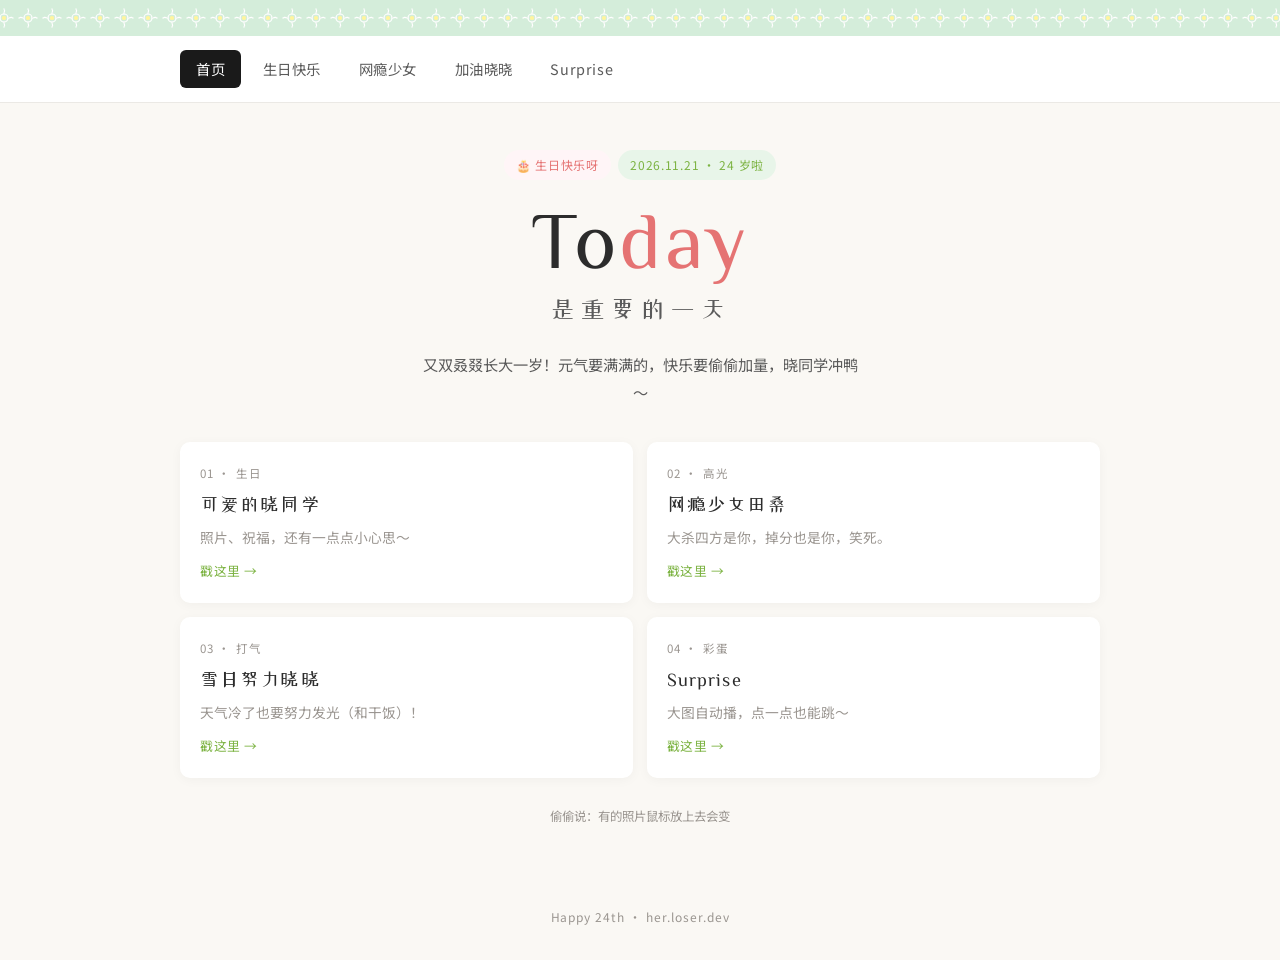
==== index.html @ ef1ab070 "Redesign site with soft daisy theme, improved galleries, birthday stats for 2026-11-21." ====
<!DOCTYPE html>
<html lang="zh-CN">
<head>
  <meta charset="utf-8" />
  <meta name="viewport" content="width=device-width, initial-scale=1" />
  <title>Today · 生日快乐</title>
  <meta name="description" content="Today 是重要的一天 —— 写给可爱的晓同学" />
  <link rel="preconnect" href="https://fonts.googleapis.com" />
  <link rel="preconnect" href="https://fonts.gstatic.com" crossorigin />
  <link href="https://fonts.googleapis.com/css2?family=Noto+Sans+SC:wght@300;400;500&family=Noto+Serif+SC:wght@400;500&family=ZCOOL+XiaoWei&display=swap" rel="stylesheet" />
  <link rel="stylesheet" href="css/style.css" />
  <script async defer data-website-id="64aaeea2-0abc-4821-a9e1-b5c1e2134538" src="https://umami-lyart-delta.vercel.app/umami.js"></script>
</head>
<body>
  <div class="page">
    <nav class="site-nav">
      <div class="container">
        <a class="nav-brand" href="index.html"><span>SRKL</span></a>
        <ul class="nav-links">
          <li><a href="index.html" class="active">首页</a></li>
          <li><a href="css/tdx.html">生日快乐</a></li>
          <li><a href="css/wysn.html">网瘾少女</a></li>
          <li><a href="css/nuli.html">加油晓晓</a></li>
          <li><a href="css/surprise.html">Surprise</a></li>
        </ul>
      </div>
    </nav>

    <main class="hero">
      <div class="hero-bday-row">
        <span class="pill">🎂 生日快乐呀</span>
        <span class="pill mint">2026.11.21 · 24 岁啦</span>
      </div>
      <h1 class="hero-title">To<em>day</em></h1>
      <p class="hero-subtitle"><a href="#chapters">是重要的一天</a></p>
      <p class="hero-msg">
        又双叒叕长大一岁！元气要满满的，快乐要偷偷加量，晓同学冲鸭～
      </p>

      <div class="feature-grid" id="chapters">
        <a class="feature-card" href="css/tdx.html">
          <span class="feature-num">01 · 生日</span>
          <h3>可爱的晓同学</h3>
          <p>照片、祝福，还有一点点小心思～</p>
          <span class="arrow">戳这里 →</span>
        </a>
        <a class="feature-card" href="css/wysn.html">
          <span class="feature-num">02 · 高光</span>
          <h3>网瘾少女田桑</h3>
          <p>大杀四方是你，掉分也是你，笑死。</p>
          <span class="arrow">戳这里 →</span>
        </a>
        <a class="feature-card" href="css/nuli.html">
          <span class="feature-num">03 · 打气</span>
          <h3>雪日努力晓晓</h3>
          <p>天气冷了也要努力发光（和干饭）！</p>
          <span class="arrow">戳这里 →</span>
        </a>
        <a class="feature-card" href="css/surprise.html">
          <span class="feature-num">04 · 彩蛋</span>
          <h3>Surprise</h3>
          <p>大图自动播，点一点也能跳～</p>
          <span class="arrow">戳这里 →</span>
        </a>
      </div>

      <p class="hint">偷偷说：有的照片鼠标放上去会变</p>
    </main>

    <footer class="site-footer">Happy 24th · her.loser.dev</footer>
  </div>
</body>
</html>
---- css/style.css ----
/* ============================================
   田东晓 · Daisy Soft
   Floral header · Clean stack · No side-by-side text+image
   ============================================ */

:root {
  --bg: #faf8f4;
  --surface: #ffffff;
  --ink: #2c2c2c;
  --ink-2: #5a5a5a;
  --muted: #9a9590;
  --mint: #c8e6c9;
  --mint-deep: #7cb342;
  --mint-soft: #e8f5e9;
  --pink: #f8bbd9;
  --accent: #e57373;
  --font-display: "ZCOOL XiaoWei", "Noto Serif SC", "KaiTi", serif;
  --font-body: "Noto Sans SC", "PingFang SC", "Microsoft YaHei", sans-serif;
  --ease: cubic-bezier(0.25, 0.8, 0.25, 1);
  --max: 920px;
  --r: 10px;
}

*,
*::before,
*::after {
  box-sizing: border-box;
  margin: 0;
  padding: 0;
}

html {
  scroll-behavior: smooth;
  -webkit-text-size-adjust: 100%;
}

body {
  font-family: var(--font-body);
  color: var(--ink);
  background: var(--bg);
  min-height: 100vh;
  line-height: 1.7;
  font-size: 15px;
  overflow-x: hidden;
}

.bg-scene {
  display: none;
}

.orb {
  display: none;
}

h1, h2, h3 {
  font-family: var(--font-display);
  font-weight: 400;
  letter-spacing: 0.06em;
}

a {
  color: var(--ink);
  text-decoration: none;
  transition: color 0.2s, background 0.2s;
}

a:hover {
  color: var(--accent);
}

img, video {
  max-width: 100%;
  display: block;
}

.page {
  min-height: 100vh;
  display: flex;
  flex-direction: column;
}

.container {
  width: min(100% - 2rem, var(--max));
  margin-inline: auto;
}

/* ========== Header：雏菊条 + 导航一体，无多余空隙 ========== */
.site-nav {
  position: sticky;
  top: 0;
  z-index: 100;
  background: var(--surface);
  /* 顶栏雏菊图案，紧贴导航，下面不再挂一条空白带 */
  box-shadow: 0 1px 0 rgba(0, 0, 0, 0.06);
}

.site-nav::before {
  content: "";
  display: block;
  height: 36px;
  background-color: #d4edda;
  background-image: url("data:image/svg+xml,%3Csvg xmlns='http://www.w3.org/2000/svg' width='48' height='36' viewBox='0 0 48 36'%3E%3Cg fill='none' stroke='%23ffffff' stroke-width='1.2'%3E%3Ccircle cx='12' cy='18' r='4'/%3E%3Ccircle cx='12' cy='18' r='1.5' fill='%23fff59d' stroke='%23fff59d'/%3E%3Ccircle cx='36' cy='18' r='4'/%3E%3Ccircle cx='36' cy='18' r='1.5' fill='%23fff59d' stroke='%23fff59d'/%3E%3C/g%3E%3Cpath d='M12 14c0-2 1.5-3.5 0-5M16 18c2 0 3.5-1.5 5 0M12 22c0 2 1.5 3.5 0 5M8 18c-2 0-3.5-1.5-5 0' stroke='%23ffffff' stroke-width='1.2' stroke-linecap='round'/%3E%3Cpath d='M36 14c0-2 1.5-3.5 0-5M40 18c2 0 3.5-1.5 5 0M36 22c0 2 1.5 3.5 0 5M32 18c-2 0-3.5-1.5-5 0' stroke='%23ffffff' stroke-width='1.2' stroke-linecap='round'/%3E%3C/svg%3E");
  background-repeat: repeat-x;
  background-position: center;
  background-size: 48px 36px;
}

.site-nav .container {
  display: flex;
  align-items: center;
  justify-content: flex-start;
  flex-wrap: wrap;
  gap: 0.35rem 0.5rem;
  padding: 0.85rem 0;
  min-height: auto;
}

/* 品牌藏进导航流，不占第二行怪空隙 */
.nav-brand {
  display: none;
}

.nav-links {
  display: flex;
  flex-wrap: wrap;
  align-items: center;
  list-style: none;
  gap: 0.35rem;
  width: 100%;
}

.nav-links li {
  border: none;
}

.nav-links a {
  display: block;
  padding: 0.45rem 1rem;
  font-size: 0.9rem;
  font-family: var(--font-body);
  letter-spacing: 0.04em;
  color: var(--ink-2);
  border-radius: 6px;
  text-transform: none;
}

.nav-links a:hover {
  color: var(--ink);
  background: var(--mint-soft);
}

.nav-links a.active {
  background: #1a1a1a;
  color: #fff;
  border-radius: 6px;
}

/* ========== Buttons ========== */
.btn {
  display: inline-flex;
  align-items: center;
  justify-content: center;
  padding: 0.6rem 1.3rem;
  font-size: 0.88rem;
  font-family: var(--font-body);
  letter-spacing: 0.04em;
  border: none;
  border-radius: 6px;
  cursor: pointer;
  transition: opacity 0.2s, transform 0.2s;
  background: #eee;
  color: var(--ink);
}

.btn:hover {
  opacity: 0.88;
  transform: translateY(-1px);
  color: var(--ink);
}

.btn-primary {
  background: #1a1a1a;
  color: #fff;
}

.btn-primary:hover {
  background: #333;
  color: #fff;
  box-shadow: none;
  transform: translateY(-1px);
}

.btn-ghost {
  background: transparent;
  box-shadow: inset 0 0 0 1px #ddd;
}

.btn-ghost:hover {
  background: #f5f5f5;
  color: var(--ink);
  box-shadow: inset 0 0 0 1px #ccc;
}

.actions {
  display: flex;
  flex-wrap: wrap;
  gap: 0.6rem;
  margin-top: 1.75rem;
}

/* ========== Hero ========== */
.hero {
  flex: 1;
  display: flex;
  flex-direction: column;
  justify-content: center;
  padding: 3rem 0 3.5rem;
  width: min(100% - 2rem, var(--max));
  margin-inline: auto;
  text-align: center;
}

.hero-badge {
  display: inline-block;
  align-self: center;
  padding: 0.3rem 0.9rem;
  font-size: 0.75rem;
  letter-spacing: 0.12em;
  color: var(--mint-deep);
  background: var(--mint-soft);
  border-radius: 999px;
  margin-bottom: 1.25rem;
  animation: fadeUp 0.5s var(--ease) both;
}

.hero-badge::before {
  display: none;
}

.hero-title {
  font-size: clamp(3rem, 12vw, 5rem);
  line-height: 1.05;
  letter-spacing: 0.04em;
  margin-bottom: 0.5rem;
  border: none;
  padding: 0;
  text-transform: none;
  animation: fadeUp 0.55s 0.05s var(--ease) both;
}

.hero-title em {
  font-style: normal;
  color: var(--accent);
}

.hero-subtitle {
  font-family: var(--font-display);
  font-size: clamp(1.2rem, 3vw, 1.55rem);
  letter-spacing: 0.2em;
  color: var(--ink-2);
  margin-bottom: 1.25rem;
  animation: fadeUp 0.55s 0.1s var(--ease) both;
}

.hero-subtitle a {
  color: inherit;
}

.hero-subtitle a:hover {
  color: var(--accent);
}

.hero-divider {
  display: none;
}

.hero-msg {
  max-width: 28rem;
  margin: 0 auto 2.25rem;
  padding: 0;
  border: none;
  background: transparent;
  box-shadow: none;
  font-size: 0.95rem;
  color: var(--ink-2);
  line-height: 1.85;
  animation: fadeUp 0.55s 0.15s var(--ease) both;
}

.feature-grid {
  display: grid;
  grid-template-columns: 1fr 1fr;
  gap: 0.85rem;
  width: 100%;
  text-align: left;
  animation: fadeUp 0.6s 0.2s var(--ease) both;
  border: none;
  background: transparent;
}

.feature-card {
  padding: 1.35rem 1.25rem;
  min-height: 140px;
  display: flex;
  flex-direction: column;
  gap: 0.35rem;
  background: var(--surface);
  color: var(--ink);
  border-radius: var(--r);
  box-shadow: 0 2px 12px rgba(0, 0, 0, 0.04);
  transition: transform 0.25s var(--ease), box-shadow 0.25s;
  border: none;
}

.feature-card:hover {
  transform: translateY(-3px);
  box-shadow: 0 8px 24px rgba(0, 0, 0, 0.08);
  background: var(--surface);
  color: var(--ink);
}

.feature-card:hover h3,
.feature-card:hover p,
.feature-card:hover .feature-num,
.feature-card:hover .arrow {
  color: inherit;
}

.feature-card:hover .arrow {
  color: var(--accent);
}

.feature-num {
  font-size: 0.72rem;
  letter-spacing: 0.1em;
  color: var(--muted);
}

.feature-icon {
  display: none;
}

.feature-card h3 {
  font-size: 1.15rem;
  color: var(--ink);
}

.feature-card p {
  font-size: 0.86rem;
  color: var(--muted);
  flex: 1;
  line-height: 1.6;
}

.feature-card .arrow {
  margin-top: 0.4rem;
  font-size: 0.8rem;
  color: var(--mint-deep);
  letter-spacing: 0.04em;
  text-transform: none;
  font-family: var(--font-body);
}

.hint {
  margin-top: 1.75rem;
  font-size: 0.78rem;
  color: var(--muted);
  text-align: center;
  animation: fadeUp 0.6s 0.28s var(--ease) both;
}

/* ========== Page header ========== */
.page-header {
  padding: 2rem 0 1rem;
  border: none;
  margin-bottom: 1.25rem;
  text-align: center;
}

.page-header h1 {
  font-size: clamp(1.7rem, 4vw, 2.2rem);
  letter-spacing: 0.1em;
  margin-bottom: 0.35rem;
}

.page-header h1::after {
  content: "";
  display: block;
  width: 28px;
  height: 3px;
  background: var(--mint-deep);
  margin: 0.75rem auto 0;
  border-radius: 2px;
}

.page-header p {
  font-size: 0.82rem;
  letter-spacing: 0.08em;
  color: var(--muted);
  text-transform: none;
  font-family: var(--font-body);
  margin-top: 0.65rem;
}

/* ========== Photos ========== */
.photo {
  width: 100%;
  height: 100%;
  object-fit: cover;
  display: block;
}

.photo-swap {
  position: relative;
  overflow: hidden;
  cursor: pointer;
  width: 100%;
  height: 100%;
  display: block;
}

.photo-swap img {
  width: 100%;
  height: 100%;
  object-fit: cover;
  object-position: center;
  display: block;
  transition: opacity 0.35s ease;
}

.photo-swap img.swap-main {
  position: relative;
  z-index: 1;
}

.photo-swap img.swap-alt {
  position: absolute;
  inset: 0;
  z-index: 2;
  opacity: 0;
}

.photo-swap:hover img.swap-alt {
  opacity: 1;
}

/* 生日页：单行人生计数 */
.life-stats {
  font-size: 0.9rem !important;
  letter-spacing: 0.06em !important;
  color: var(--ink-2) !important;
  margin-top: 0.75rem !important;
}

/* 首页轻标签 */
.hero-bday-row {
  display: flex;
  flex-wrap: wrap;
  align-items: center;
  justify-content: center;
  gap: 0.45rem;
  margin-bottom: 1rem;
  animation: fadeUp 0.5s var(--ease) both;
}

.hero-bday-row .pill {
  display: inline-flex;
  align-items: center;
  gap: 0.3rem;
  padding: 0.3rem 0.75rem;
  font-size: 0.75rem;
  letter-spacing: 0.06em;
  border-radius: 999px;
  background: #fff5f7;
  color: var(--accent);
}

.hero-bday-row .pill.mint {
  background: var(--mint-soft);
  color: var(--mint-deep);
}

/* 生日图：圆角、等分，小间距；保证图片真正铺满 */
.pics-2 {
  display: grid;
  grid-template-columns: 1fr 1fr;
  gap: 0.65rem;
  margin-bottom: 0.5rem;
  border: none;
  background: transparent;
}

.pics-2 > * {
  aspect-ratio: 4 / 3;
  overflow: hidden;
  border-radius: var(--r);
  background: #f0eeea;
  position: relative;
  min-height: 160px;
}

.pics-2 img {
  width: 100%;
  height: 100%;
  object-fit: cover;
  display: block;
}

.pics-3 {
  display: grid;
  grid-template-columns: 1fr 1fr 1fr;
  gap: 0.65rem;
  margin: 1.25rem 0 0.5rem;
  border: none;
  background: transparent;
}

.pics-3 > * {
  aspect-ratio: 1;
  overflow: hidden;
  border-radius: var(--r);
  background: #f0eeea;
  min-height: 120px;
  position: relative;
}

.pics-3 img,
.pics-3 video {
  width: 100%;
  height: 100%;
  object-fit: cover;
  display: block;
  vertical-align: middle;
}

.hint-line {
  text-align: center;
  font-size: 0.78rem;
  color: var(--muted);
  margin: 0.75rem 0 0.5rem;
}

/* ========== 网瘾少女：全部上下堆叠，不并排 ========== */
.game-intro {
  text-align: center;
  margin-bottom: 1.75rem;
}

.game-intro .avatar {
  width: 112px;
  height: 112px;
  margin: 0 auto 1rem;
  border-radius: 50%;
  overflow: hidden;
  box-shadow: 0 4px 16px rgba(0, 0, 0, 0.08);
}

.game-intro .avatar img {
  width: 100%;
  height: 100%;
  object-fit: cover;
}

.game-intro .quote {
  max-width: 28rem;
  margin: 0 auto;
}

.game-intro .quote p {
  font-family: var(--font-display);
  font-size: clamp(1.05rem, 2.4vw, 1.3rem);
  line-height: 1.75;
  color: var(--ink-2);
  letter-spacing: 0.04em;
}

.game-intro .quote .highlight {
  color: var(--accent);
}

/* 截图：纯图片网格，文字不夹在图中间 */
.shots {
  display: grid;
  grid-template-columns: 1fr 1fr;
  gap: 0.65rem;
  margin-bottom: 0.65rem;
  border: none;
  background: transparent;
}

.shots figure {
  margin: 0;
  aspect-ratio: 16 / 10;
  overflow: hidden;
  border-radius: var(--r);
  background: #f0eeea;
  display: flex;
  align-items: center;
  justify-content: center;
}

.shots figure img {
  width: 100%;
  height: 100%;
  object-fit: contain;
}

/* 最后一张图单独全宽，吐槽在图下方 */
.game-finale.banter,
.banter {
  margin: 1.25rem 0 0.5rem;
  text-align: center;
  font-family: var(--font-display);
  font-size: clamp(1.15rem, 2.5vw, 1.45rem);
  letter-spacing: 0.08em;
  color: var(--ink);
  line-height: 1.6;
  padding: 0;
  background: transparent;
  border: none;
}

/* 兼容旧 class 名，避免残留 */
.game-top,
.game-end {
  display: none;
}

/* ========== 文摘 ========== */
.nuli-bg {
  position: fixed;
  inset: 0;
  z-index: -2;
  background:
    linear-gradient(180deg, rgba(250, 248, 244, 0.92), rgba(250, 248, 244, 0.95)),
    url("../photo/1604749734701.jpg") center / cover no-repeat fixed;
}

.note-stack {
  max-width: 560px;
  margin: 0 auto 1.5rem;
}

.note-card {
  margin-bottom: 1.5rem;
  padding: 1.5rem 1.35rem;
  background: var(--surface);
  border-radius: var(--r);
  box-shadow: 0 2px 12px rgba(0, 0, 0, 0.04);
  border: none;
}

.note-card .tag {
  display: block;
  font-size: 0.72rem;
  letter-spacing: 0.1em;
  color: var(--muted);
  margin-bottom: 0.75rem;
}

.note-card .excerpt {
  font-size: 0.98rem;
  color: var(--ink-2);
  text-indent: 2em;
  line-height: 1.95;
  margin-bottom: 0.75rem;
}

.note-card .source {
  text-align: right;
  font-size: 0.8rem;
  color: var(--muted);
}

.note-card.emphasis {
  background: linear-gradient(145deg, var(--mint-soft), #fff5f7);
  text-align: center;
  border-top: none;
  padding-top: 1.5rem;
}

.note-card.emphasis p {
  font-family: var(--font-display);
  font-size: clamp(1.05rem, 2.2vw, 1.2rem);
  line-height: 1.9;
  letter-spacing: 0.05em;
  color: var(--ink);
  text-align: center;
}

/* ========== Footer ========== */
.site-footer {
  width: min(100% - 2rem, var(--max));
  margin-inline: auto;
  padding: 1.5rem 0 2rem;
  border: none;
  text-align: center;
  font-size: 0.75rem;
  letter-spacing: 0.08em;
  color: var(--muted);
  text-transform: none;
  font-family: var(--font-body);
}

.site-footer::before {
  display: none;
}

@keyframes fadeUp {
  from { opacity: 0; transform: translateY(10px); }
  to   { opacity: 1; transform: translateY(0); }
}

.fade-in { animation: fadeUp 0.45s var(--ease) both; }
.delay-1 { animation-delay: 0.05s; }
.delay-2 { animation-delay: 0.1s; }
.delay-3 { animation-delay: 0.15s; }

@media (max-width: 720px) {
  .pics-3 {
    grid-template-columns: 1fr;
  }

  .pics-3 > * {
    aspect-ratio: 16 / 10;
  }
}

@media (max-width: 520px) {
  .feature-grid,
  .pics-2,
  .shots {
    grid-template-columns: 1fr;
  }

  .nav-links a {
    padding: 0.4rem 0.75rem;
    font-size: 0.82rem;
  }
}

@media (prefers-reduced-motion: reduce) {
  *, *::before, *::after {
    animation-duration: 0.01ms !important;
    animation-iteration-count: 1 !important;
    transition-duration: 0.01ms !important;
  }
}
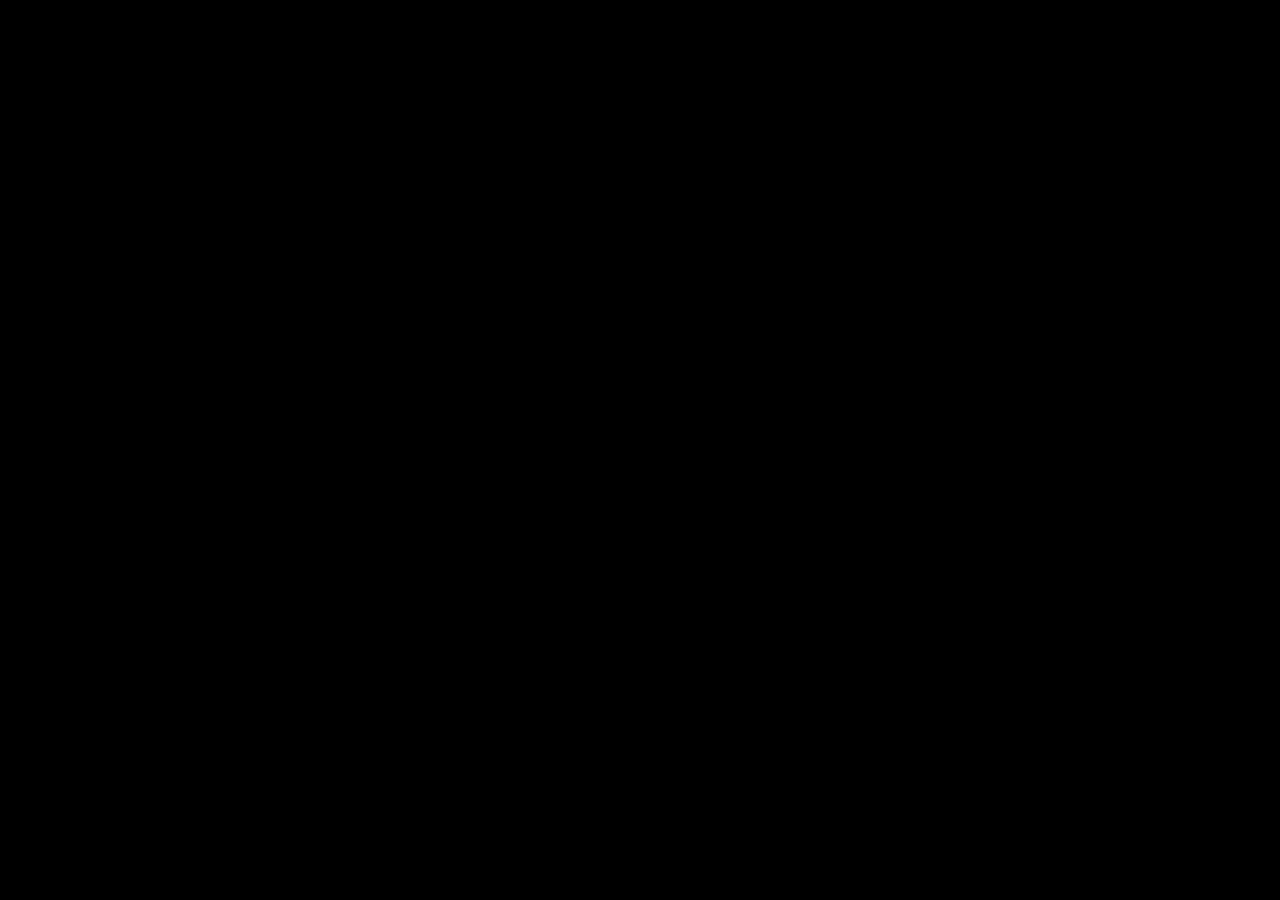
==== commit c9390f36: "refactor: rebuild birthday homepage with Tailwind, Bento Grid, Marquee, and Border Beam Co-Authored-" ====
--- a/index.html
+++ b/index.html
@@ -1,73 +1,574 @@
 <!DOCTYPE html>
-<html lang="zh-CN">
+<html lang="zh-CN" class="dark scroll-smooth">
 <head>
   <meta charset="utf-8" />
   <meta name="viewport" content="width=device-width, initial-scale=1" />
-  <title>Today · 生日快乐</title>
+  <title>Today · 24 岁生日快乐 // her.loser.dev</title>
   <meta name="description" content="Today 是重要的一天 —— 写给可爱的晓同学" />
-  <link rel="preconnect" href="https://fonts.googleapis.com" />
-  <link rel="preconnect" href="https://fonts.gstatic.com" crossorigin />
-  <link href="https://fonts.googleapis.com/css2?family=Noto+Sans+SC:wght@300;400;500&family=Noto+Serif+SC:wght@400;500&family=ZCOOL+XiaoWei&display=swap" rel="stylesheet" />
-  <link rel="stylesheet" href="css/style.css" />
+  
+  <!-- Umami 访问统计 -->
   <script async defer data-website-id="64aaeea2-0abc-4821-a9e1-b5c1e2134538" src="https://umami-lyart-delta.vercel.app/umami.js"></script>
+
+  <!-- Tailwind CSS CDN -->
+  <script src="https://cdn.tailwindcss.com"></script>
+  
+  <!-- React 18 & Babel Standalone CDN -->
+  <script src="https://unpkg.com/react@18/umd/react.production.min.js"></script>
+  <script src="https://unpkg.com/react-dom@18/umd/react-dom.production.min.js"></script>
+  <script src="https://unpkg.com/@babel/standalone/babel.min.js"></script>
+
+  <script>
+    tailwind.config = {
+      darkMode: 'class',
+      theme: {
+        extend: {
+          colors: {
+            zinc: {
+              950: '#09090b',
+              900: '#121215',
+              850: '#18181d',
+              800: '#27272a',
+            }
+          },
+          fontFamily: {
+            mono: ['ui-monospace', 'SFMono-Regular', 'Menlo', 'Monaco', 'Consolas', 'monospace'],
+            sans: ['-apple-system', 'BlinkMacSystemFont', 'Segoe UI', 'Roboto', 'Helvetica Neue', 'Arial', 'sans-serif'],
+          }
+        }
+      }
+    }
+  </script>
+
+  <style>
+    /* 基础重置与平滑滚动 */
+    * {
+      box-sizing: border-box;
+    }
+    html {
+      color-scheme: dark;
+      background-color: #000000;
+    }
+
+    /* Magic UI: Marquee 无缝横向滚动 */
+    @keyframes marquee {
+      0% { transform: translateX(0%); }
+      100% { transform: translateX(-50%); }
+    }
+    .animate-marquee-infinite {
+      display: flex;
+      width: max-content;
+      animation: marquee 25s linear infinite;
+    }
+    .animate-marquee-infinite:hover {
+      animation-play-state: paused;
+    }
+
+    /* Magic UI: Border Beam 激光流动边框动画 */
+    @keyframes border-beam-rotate {
+      0% { transform: rotate(0deg); }
+      100% { transform: rotate(360deg); }
+    }
+    .border-beam-wrapper {
+      position: relative;
+      overflow: hidden;
+      border-radius: 1rem;
+    }
+    .border-beam-wrapper::before {
+      content: '';
+      position: absolute;
+      top: -100%;
+      left: -100%;
+      width: 300%;
+      height: 300%;
+      background: conic-gradient(from 0deg, transparent 0deg 300deg, rgba(255, 255, 255, 0.15) 330deg, #ffffff 360deg);
+      animation: border-beam-rotate 9s linear infinite;
+      z-index: 0;
+    }
+    .border-beam-inner {
+      position: relative;
+      z-index: 1;
+      margin: 1.5px;
+      height: calc(100% - 3px);
+      border-radius: calc(1rem - 1.5px);
+      background-color: #0c0c0e;
+    }
+  </style>
 </head>
-<body>
-  <div class="page">
-    <nav class="site-nav">
-      <div class="container">
-        <a class="nav-brand" href="index.html"><span>SRKL</span></a>
-        <ul class="nav-links">
-          <li><a href="index.html" class="active">首页</a></li>
-          <li><a href="css/tdx.html">生日快乐</a></li>
-          <li><a href="css/wysn.html">网瘾少女</a></li>
-          <li><a href="css/nuli.html">加油晓晓</a></li>
-          <li><a href="css/surprise.html">Surprise</a></li>
-        </ul>
-      </div>
-    </nav>
-
-    <main class="hero">
-      <div class="hero-bday-row">
-        <span class="pill">🎂 生日快乐呀</span>
-        <span class="pill mint">2026.11.21 · 24 岁啦</span>
-      </div>
-      <h1 class="hero-title">To<em>day</em></h1>
-      <p class="hero-subtitle"><a href="#chapters">是重要的一天</a></p>
-      <p class="hero-msg">
-        又双叒叕长大一岁！元气要满满的，快乐要偷偷加量，晓同学冲鸭～
-      </p>
-
-      <div class="feature-grid" id="chapters">
-        <a class="feature-card" href="css/tdx.html">
-          <span class="feature-num">01 · 生日</span>
-          <h3>可爱的晓同学</h3>
-          <p>照片、祝福，还有一点点小心思～</p>
-          <span class="arrow">戳这里 →</span>
-        </a>
-        <a class="feature-card" href="css/wysn.html">
-          <span class="feature-num">02 · 高光</span>
-          <h3>网瘾少女田桑</h3>
-          <p>大杀四方是你，掉分也是你，笑死。</p>
-          <span class="arrow">戳这里 →</span>
-        </a>
-        <a class="feature-card" href="css/nuli.html">
-          <span class="feature-num">03 · 打气</span>
-          <h3>雪日努力晓晓</h3>
-          <p>天气冷了也要努力发光（和干饭）！</p>
-          <span class="arrow">戳这里 →</span>
-        </a>
-        <a class="feature-card" href="css/surprise.html">
-          <span class="feature-num">04 · 彩蛋</span>
-          <h3>Surprise</h3>
-          <p>大图自动播，点一点也能跳～</p>
-          <span class="arrow">戳这里 →</span>
-        </a>
-      </div>
-
-      <p class="hint">偷偷说：有的照片鼠标放上去会变</p>
-    </main>
-
-    <footer class="site-footer">Happy 24th · her.loser.dev</footer>
-  </div>
+<body class="bg-black text-zinc-100 antialiased selection:bg-zinc-800 selection:text-white min-h-screen">
+  <div id="root"></div>
+
+  <script type="text/babel">
+    const { useState, useEffect } = React;
+
+    // 内联 SVG 图标组件，零外部图标库延迟
+    const Icons = {
+      Sparkles: () => (
+        <svg className="w-3.5 h-3.5" viewBox="0 0 24 24" fill="none" stroke="currentColor" strokeWidth="2" strokeLinecap="round" strokeLinejoin="round">
+          <path d="m12 3-1.912 5.813a2 2 0 0 1-1.275 1.275L3 12l5.813 1.912a2 2 0 0 1 1.275 1.275L12 21l1.912-5.813a2 2 0 0 1 1.275-1.275L21 12l-5.813-1.912a2 2 0 0 1-1.275-1.275L12 3Z"/>
+        </svg>
+      ),
+      Gamepad: () => (
+        <svg className="w-3.5 h-3.5" viewBox="0 0 24 24" fill="none" stroke="currentColor" strokeWidth="2" strokeLinecap="round" strokeLinejoin="round">
+          <line x1="6" x2="10" y1="12" y2="12"/><line x1="8" x2="8" y1="10" y2="14"/>
+          <line x1="15" x2="15.01" y1="13" y2="13"/><line x1="18" x2="18.01" y1="11" y2="11"/>
+          <rect width="20" height="12" x="2" y="6" rx="6"/>
+        </svg>
+      ),
+      Terminal: () => (
+        <svg className="w-3.5 h-3.5" viewBox="0 0 24 24" fill="none" stroke="currentColor" strokeWidth="2" strokeLinecap="round" strokeLinejoin="round">
+          <polyline points="4 17 10 11 4 5"/><line x1="12" x2="20" y1="19" y2="19"/>
+        </svg>
+      ),
+      ArrowDown: () => (
+        <svg className="w-3.5 h-3.5" viewBox="0 0 24 24" fill="none" stroke="currentColor" strokeWidth="2" strokeLinecap="round" strokeLinejoin="round">
+          <line x1="12" x2="12" y1="5" y2="19"/><polyline points="19 12 12 19 5 12"/>
+        </svg>
+      ),
+      ChevronLeft: () => (
+        <svg className="w-4 h-4" viewBox="0 0 24 24" fill="none" stroke="currentColor" strokeWidth="2" strokeLinecap="round" strokeLinejoin="round">
+          <polyline points="15 18 9 12 15 6"/>
+        </svg>
+      ),
+      ChevronRight: () => (
+        <svg className="w-4 h-4" viewBox="0 0 24 24" fill="none" stroke="currentColor" strokeWidth="2" strokeLinecap="round" strokeLinejoin="round">
+          <polyline points="9 18 15 12 9 6"/>
+        </svg>
+      ),
+      Play: () => (
+        <svg className="w-3 h-3" viewBox="0 0 24 24" fill="currentColor">
+          <polygon points="5 3 19 12 5 21 5 3"/>
+        </svg>
+      ),
+      Pause: () => (
+        <svg className="w-3 h-3" viewBox="0 0 24 24" fill="currentColor">
+          <rect x="6" y="4" width="4" height="16"/><rect x="14" y="4" width="4" height="16"/>
+        </svg>
+      )
+    };
+
+    // 数据源
+    const surpriseGallery = [
+      { src: "photo/0B6E5D590B0E5FF060E793C20749F2FF.jpg", title: "Memory // 01 · 侧颜微光", desc: "胶片感定格" },
+      { src: "photo/4F23565898791BC934950D7B755051AE.jpg", title: "Memory // 02 · 抓拍瞬间", desc: "日常里的闪光点" },
+      { src: "photo/7067F7BFC9B02BA9FB8761C173793180.jpg", title: "Memory // 03 · 搞怪情绪", desc: "元气与任性" },
+      { src: "photo/18F647EE0F48CA8E69DAE8B0531A9F81.jpg", title: "Memory // 04 · 笑眼弯弯", desc: "快乐偷偷加量" },
+      { src: "photo/81156FB91D8F32AC876BC77448C8972E.jpg", title: "Memory // 05 · 田桑特辑", desc: "网瘾少女本色" },
+      { src: "photo/A5FAA8CF4A021A17E31CF66CE161CDBF.jpg", title: "Memory // 06 · 冬日暖意", desc: "永远热烈自由" }
+    ];
+
+    const gamingSnapshots = [
+      "photo/Screenshot_2020-11-25-20-55-57-976_com.tencent.tm.jpg",
+      "photo/Screenshot_2020-11-25-20-56-17-498_com.tencent.tm.jpg",
+      "photo/Screenshot_2020-11-25-20-56-24-712_com.tencent.tm.jpg",
+      "photo/Screenshot_2020-11-25-20-56-58-482_com.tencent.tm.jpg"
+    ];
+
+    function App() {
+      const [activeSlide, setActiveSlide] = useState(0);
+      const [isPlaying, setIsPlaying] = useState(true);
+      const [videoModalOpen, setVideoModalOpen] = useState(false);
+
+      useEffect(() => {
+        if (!isPlaying) return;
+        const timer = setInterval(() => {
+          setActiveSlide(prev => (prev + 1) % surpriseGallery.length);
+        }, 3800);
+        return () => clearInterval(timer);
+      }, [isPlaying]);
+
+      return (
+        <div className="relative min-h-screen flex flex-col justify-between overflow-x-hidden bg-black text-zinc-100">
+          
+          {/* 背景点阵与极暗径向微光 */}
+          <div className="fixed inset-0 pointer-events-none bg-[radial-gradient(#27272a_1px,transparent_1px)] [background-size:3rem_3rem] opacity-25" />
+          <div className="fixed top-0 left-1/4 w-96 h-96 bg-zinc-800/10 blur-[120px] pointer-events-none rounded-full" />
+
+          {/* 顶部极客风导航条 */}
+          <header className="sticky top-0 z-50 border-b border-zinc-800/80 bg-black/75 backdrop-blur-xl">
+            <div className="max-w-7xl mx-auto px-6 h-14 flex items-center justify-between font-mono text-xs text-zinc-400">
+              <div className="flex items-center gap-3">
+                <span className="w-2 h-2 rounded-full bg-emerald-500 animate-pulse" />
+                <a href="#top" className="text-zinc-200 font-semibold tracking-wider hover:text-white transition">HER.LOSER.DEV</a>
+                <span className="text-zinc-700">/</span>
+                <span className="hidden sm:inline text-zinc-500">PROJECT.DXTIAN</span>
+              </div>
+              
+              <nav className="flex items-center gap-4 text-[11px]">
+                <a href="#bday" className="hover:text-zinc-200 transition hidden sm:inline">01·生日</a>
+                <a href="#gaming" className="hover:text-zinc-200 transition hidden sm:inline">02·高光</a>
+                <a href="#cheer" className="hover:text-zinc-200 transition hidden sm:inline">03·打气</a>
+                <a href="#surprise" className="hover:text-zinc-200 transition hidden sm:inline">04·彩蛋</a>
+                <span className="bg-zinc-900 border border-zinc-800 px-2.5 py-0.5 rounded text-zinc-300">
+                  2026.11.21 · 24TH
+                </span>
+              </nav>
+            </div>
+          </header>
+
+          {/* Hero 区域：坚决左对齐、超大字号、工业科技美学 */}
+          <section id="top" className="relative pt-20 pb-16 px-6 max-w-7xl mx-auto w-full">
+            <div className="inline-flex items-center gap-2 px-3 py-1 rounded-full border border-zinc-800 bg-zinc-900/70 text-zinc-400 text-xs font-mono mb-8 tracking-wide">
+              <Icons.Terminal />
+              <span>STATUS: 24_YEARS_ONLINE // ALL SYSTEMS NOMINAL</span>
+            </div>
+
+            <h1 className="text-left text-5xl sm:text-7xl md:text-8xl font-black tracking-tighter text-zinc-50 leading-[0.95] max-w-5xl">
+              TO_DAY_
+              <br />
+              <span className="text-zinc-500 font-light tracking-tight">是重要的一天</span>
+            </h1>
+
+            <div className="mt-8 flex flex-col sm:flex-row sm:items-end justify-between gap-6 border-b border-zinc-800/80 pb-12">
+              <p className="text-left text-zinc-400 text-base md:text-lg max-w-xl leading-relaxed">
+                生活不必按部就班，冷天努力干饭，峡谷大杀四方。
+                <br />
+                写给永远元气满满、可爱又偶尔掉分的田晓晓同学。
+              </p>
+
+              <div className="font-mono text-xs text-zinc-500 flex items-center gap-2 self-start sm:self-auto">
+                <span>[ SCROLL TO EXPLORE ]</span>
+                <Icons.ArrowDown />
+              </div>
+            </div>
+          </section>
+
+          {/* Bento Grid 核心板块：7:5 错落结构 */}
+          <main className="max-w-7xl mx-auto px-6 pb-28 w-full">
+            <div className="grid grid-cols-1 md:grid-cols-12 gap-6">
+
+              {/* ========================================================= */}
+              {/* 01 · 生日卡片 (占据 7 列) - 鼠标悬浮偷换照片交互 */}
+              {/* ========================================================= */}
+              <div id="bday" className="md:col-span-7 bg-zinc-900/60 border border-zinc-800 rounded-2xl p-6 sm:p-8 flex flex-col justify-between hover:border-zinc-700 transition duration-300">
+                <div>
+                  <div className="flex items-center justify-between font-mono text-xs text-zinc-500 mb-4">
+                    <span className="flex items-center gap-2 text-zinc-300">
+                      <span className="text-zinc-600 font-bold">01 //</span> ARCHIVE.PHOTO
+                    </span>
+                    <span className="bg-zinc-800/90 text-zinc-400 px-2 py-0.5 rounded text-[10px] border border-zinc-700/60">
+                      HOVER TO REVEAL
+                    </span>
+                  </div>
+
+                  <h2 className="text-2xl sm:text-3xl font-extrabold text-zinc-100 tracking-tight">
+                    可爱的晓同学
+                  </h2>
+                  <p className="text-xs font-mono text-zinc-400 mt-1">
+                    2002.11.17 → 2026.11.21 · 晓晓存档
+                  </p>
+                </div>
+
+                {/* 悬浮双图切换 */}
+                <div className="my-6 grid grid-cols-1 sm:grid-cols-2 gap-4">
+                  {/* 第一组双图切换 */}
+                  <div className="group/swap relative aspect-[4/5] rounded-xl overflow-hidden bg-black border border-zinc-800 cursor-pointer">
+                    <img
+                      src="photo/E88B16CDED9B11453764B0D4E82505DB.jpg"
+                      alt="可爱的晓同学"
+                      className="w-full h-full object-cover grayscale-[15%] group-hover/swap:scale-105 transition-all duration-700 group-hover/swap:opacity-0"
+                    />
+                    <img
+                      src="photo/18F647EE0F48CA8E69DAE8B0531A9F81.jpg"
+                      alt="偷换表情"
+                      className="absolute inset-0 w-full h-full object-cover scale-105 opacity-0 group-hover/swap:opacity-100 group-hover/swap:scale-100 transition-all duration-700"
+                    />
+                    <div className="absolute bottom-2.5 left-2.5 px-2 py-0.5 rounded bg-black/85 backdrop-blur border border-zinc-800 text-[10px] font-mono text-zinc-400 pointer-events-none">
+                      #01 悬停偷看
+                    </div>
+                  </div>
+
+                  {/* 第二组双图切换 */}
+                  <div className="group/swap relative aspect-[4/5] rounded-xl overflow-hidden bg-black border border-zinc-800 cursor-pointer">
+                    <img
+                      src="photo/4F23565898791BC934950D7B755051AE.jpg"
+                      alt="可爱的晓同学"
+                      className="w-full h-full object-cover grayscale-[15%] group-hover/swap:scale-105 transition-all duration-700 group-hover/swap:opacity-0"
+                    />
+                    <img
+                      src="photo/7067F7BFC9B02BA9FB8761C173793180.jpg"
+                      alt="偷换表情"
+                      className="absolute inset-0 w-full h-full object-cover scale-105 opacity-0 group-hover/swap:opacity-100 group-hover/swap:scale-100 transition-all duration-700"
+                    />
+                    <div className="absolute bottom-2.5 left-2.5 px-2 py-0.5 rounded bg-black/85 backdrop-blur border border-zinc-800 text-[10px] font-mono text-zinc-400 pointer-events-none">
+                      #02 元气瞬间
+                    </div>
+                  </div>
+                </div>
+
+                <div className="flex flex-col sm:flex-row sm:items-center justify-between gap-3 text-xs text-zinc-500 font-mono pt-4 border-t border-zinc-800/80">
+                  <span className="text-zinc-400">TIP: 鼠标悬浮照片会变哦</span>
+                  <button
+                    onClick={() => setVideoModalOpen(true)}
+                    className="self-start sm:self-auto inline-flex items-center gap-1.5 px-2.5 py-1 rounded bg-zinc-800 hover:bg-zinc-700 text-zinc-200 transition text-[11px]"
+                  >
+                    <Icons.Play /> 播放专属短片
+                  </button>
+                </div>
+              </div>
+
+              {/* ========================================================= */}
+              {/* 02 · 高光卡片 (占据 5 列) - 内嵌 Marquee 无缝横向轮播 */}
+              {/* ========================================================= */}
+              <div id="gaming" className="md:col-span-5 bg-zinc-900/60 border border-zinc-800 rounded-2xl p-6 sm:p-8 flex flex-col justify-between hover:border-zinc-700 transition duration-300 overflow-hidden">
+                <div>
+                  <div className="flex items-center justify-between font-mono text-xs text-zinc-500 mb-4">
+                    <span className="flex items-center gap-2 text-zinc-300">
+                      <span className="text-zinc-600 font-bold">02 //</span> COMBAT.LOGS
+                    </span>
+                    <span className="text-amber-400/90 flex items-center gap-1 font-mono text-[10px]">
+                      <Icons.Gamepad /> 峡谷高光
+                    </span>
+                  </div>
+
+                  <h2 className="text-2xl sm:text-3xl font-extrabold text-zinc-100 tracking-tight">
+                    网瘾少女田桑
+                  </h2>
+                  <p className="text-xs font-mono text-zinc-400 mt-1">
+                    战绩高光 · 友谊的嘴炮
+                  </p>
+
+                  <div className="mt-5 p-4 rounded-xl bg-black/75 border border-zinc-800/80 font-mono text-xs text-zinc-300 leading-relaxed">
+                    “时而大杀四方，时而唯唯诺诺——
+                    <span className="text-zinc-500 block mt-1">说白了，还是你菜。但菜得很有节目效果。</span>”
+                    <div className="mt-3 text-zinc-400 text-right font-sans italic text-[11px]">
+                      —— 富婆表示：能把你吊起来打（爱的那种）
+                    </div>
+                  </div>
+                </div>
+
+                {/* Magic UI: Marquee 无缝横向滑动照片墙 */}
+                <div className="my-6 relative -mx-6 sm:-mx-8 overflow-hidden">
+                  <div className="pointer-events-none absolute inset-y-0 left-0 w-8 bg-gradient-to-r from-[#0f0f12] to-transparent z-10" />
+                  <div className="pointer-events-none absolute inset-y-0 right-0 w-8 bg-gradient-to-l from-[#0f0f12] to-transparent z-10" />
+                  
+                  <div className="animate-marquee-infinite flex gap-3 px-3">
+                    <div className="w-24 h-24 rounded-lg overflow-hidden border border-zinc-800 shrink-0 bg-black">
+                      <img src="photo/81156FB91D8F32AC876BC77448C8972E.jpg" alt="头像" className="w-full h-full object-cover" />
+                    </div>
+                    {gamingSnapshots.map((src, idx) => (
+                      <div key={idx} className="w-36 h-24 rounded-lg overflow-hidden border border-zinc-800 shrink-0 bg-black">
+                        <img src={src} alt="战绩" className="w-full h-full object-cover opacity-85 hover:opacity-100 transition" />
+                      </div>
+                    ))}
+                    {/* 镜像副本保证无缝循环 */}
+                    <div className="w-24 h-24 rounded-lg overflow-hidden border border-zinc-800 shrink-0 bg-black">
+                      <img src="photo/81156FB91D8F32AC876BC77448C8972E.jpg" alt="头像" className="w-full h-full object-cover" />
+                    </div>
+                    {gamingSnapshots.map((src, idx) => (
+                      <div key={'dup-'+idx} className="w-36 h-24 rounded-lg overflow-hidden border border-zinc-800 shrink-0 bg-black">
+                        <img src={src} alt="战绩" className="w-full h-full object-cover opacity-85 hover:opacity-100 transition" />
+                      </div>
+                    ))}
+                  </div>
+                </div>
+
+                <div className="text-xs font-mono text-zinc-500 flex justify-between items-center pt-4 border-t border-zinc-800/80">
+                  <span>SQUAD_LEADER: 田晓晓</span>
+                  <span className="text-zinc-400">WIN_RATE: 50% (气势拉满)</span>
+                </div>
+              </div>
+
+              {/* ========================================================= */}
+              {/* 03 · 打气卡片 (占据 5 列) - 极具力量感的极简排版 */}
+              {/* ========================================================= */}
+              <div id="cheer" className="md:col-span-5 bg-zinc-900/60 border border-zinc-800 rounded-2xl p-6 sm:p-8 flex flex-col justify-between hover:border-zinc-700 transition duration-300">
+                <div>
+                  <div className="flex items-center justify-between font-mono text-xs text-zinc-500 mb-4">
+                    <span className="flex items-center gap-2 text-zinc-300">
+                      <span className="text-zinc-600 font-bold">03 //</span> OVERDRIVE.BUFFER
+                    </span>
+                    <span className="text-zinc-500 font-mono text-[10px]">
+                      PROTOCOL: KEEP_WARM
+                    </span>
+                  </div>
+
+                  <h2 className="text-2xl sm:text-3xl font-extrabold text-zinc-100 tracking-tight">
+                    雪日努力晓晓
+                  </h2>
+                  <p className="text-xs font-mono text-zinc-400 mt-1">
+                    冷归冷，人不能咸鱼 · 晓同学加油包
+                  </p>
+
+                  <div className="mt-5 space-y-3.5 text-xs sm:text-sm text-zinc-300 leading-relaxed">
+                    <p className="text-zinc-400">
+                      下雪天最适合干两件事：一是窝着打游戏，二是假装自己很努力。
+                    </p>
+                    <div className="p-4 rounded-xl bg-black/60 border border-zinc-800">
+                      <p className="text-zinc-200">
+                        “不过晓晓你不太一样——你会一边吐槽好冷，一边还是把该做的事做完。
+                        <span className="text-white font-medium underline decoration-zinc-600 underline-offset-4 ml-1">
+                          这种又娇气又狠的劲儿，说真的，挺可爱的。
+                        </span>”
+                      </p>
+                      <p className="mt-2.5 text-xs font-mono text-zinc-500 text-right">
+                        —— 路过的夸夸机器
+                      </p>
+                    </div>
+                  </div>
+                </div>
+
+                <div className="mt-6 pt-4 border-t border-zinc-800/80">
+                  <div className="grid grid-cols-3 gap-2 font-mono text-center text-xs">
+                    <div className="p-2 rounded bg-black/50 border border-zinc-800 text-zinc-300">干饭鼓励</div>
+                    <div className="p-2 rounded bg-black/50 border border-zinc-800 text-zinc-300">睡觉管饱</div>
+                    <div className="p-2 rounded bg-black/50 border border-zinc-800 text-emerald-400">开心最大</div>
+                  </div>
+                  <div className="mt-3 text-[11px] font-mono text-center text-zinc-500">
+                    咸鱼禁止 · 干饭鼓励 · 晓晓最棒！
+                  </div>
+                </div>
+              </div>
+
+              {/* ========================================================= */}
+              {/* 04 · 彩蛋卡片 (占据 7 列) - 强绑定 Border Beam 边框流动霓虹 */}
+              {/* ========================================================= */}
+              <div id="surprise" className="md:col-span-7 border-beam-wrapper shadow-2xl">
+                <div className="border-beam-inner p-6 sm:p-8 flex flex-col justify-between">
+                  <div>
+                    <div className="flex items-center justify-between font-mono text-xs text-zinc-500 mb-4">
+                      <span className="flex items-center gap-2 text-zinc-200">
+                        <span className="text-zinc-500 font-bold">04 //</span> ENCRYPTED.VAULT
+                      </span>
+                      <span className="inline-flex items-center gap-1.5 px-2.5 py-0.5 rounded-full bg-white/10 text-white font-mono text-[10px] tracking-wide border border-white/20">
+                        <Icons.Sparkles />
+                        BORDER BEAM ACTIVE
+                      </span>
+                    </div>
+
+                    <div className="flex items-baseline justify-between">
+                      <h2 className="text-2xl sm:text-3xl font-extrabold text-zinc-50 tracking-tight">
+                        Surprise · 记忆放映
+                      </h2>
+                      <span className="font-mono text-xs text-zinc-400">
+                        {activeSlide + 1} / {surpriseGallery.length}
+                      </span>
+                    </div>
+                    <p className="text-xs font-mono text-zinc-400 mt-1">
+                      大图轮播 · 自动播放 · 左右键或点击缩略图切换
+                    </p>
+                  </div>
+
+                  {/* 大图放映台 */}
+                  <div className="my-5 relative aspect-[16/9] sm:aspect-[21/9] w-full rounded-xl overflow-hidden bg-black border border-zinc-800 group/gallery">
+                    <img
+                      src={surpriseGallery[activeSlide].src}
+                      alt={surpriseGallery[activeSlide].title}
+                      className="w-full h-full object-cover transition-all duration-700"
+                    />
+
+                    {/* 左右切图交互 */}
+                    <div className="absolute inset-0 flex items-center justify-between p-3 opacity-0 group-hover/gallery:opacity-100 transition-opacity">
+                      <button
+                        onClick={() => setActiveSlide((prev) => (prev - 1 + surpriseGallery.length) % surpriseGallery.length)}
+                        className="w-8 h-8 rounded-full bg-black/70 backdrop-blur border border-zinc-700 flex items-center justify-center text-white hover:bg-white hover:text-black transition"
+                        title="上一张"
+                      >
+                        <Icons.ChevronLeft />
+                      </button>
+                      <button
+                        onClick={() => setActiveSlide((prev) => (prev + 1) % surpriseGallery.length)}
+                        className="w-8 h-8 rounded-full bg-black/70 backdrop-blur border border-zinc-700 flex items-center justify-center text-white hover:bg-white hover:text-black transition"
+                        title="下一张"
+                      >
+                        <Icons.ChevronRight />
+                      </button>
+                    </div>
+
+                    {/* 底部信息浮条 */}
+                    <div className="absolute bottom-0 inset-x-0 bg-gradient-to-t from-black via-black/60 to-transparent p-4 flex items-end justify-between font-mono text-xs">
+                      <div>
+                        <div className="text-zinc-200 font-semibold tracking-wider">
+                          {surpriseGallery[activeSlide].title}
+                        </div>
+                        <div className="text-[11px] text-zinc-400 font-sans mt-0.5">
+                          {surpriseGallery[activeSlide].desc}
+                        </div>
+                      </div>
+                      <button
+                        onClick={() => setIsPlaying(!isPlaying)}
+                        className="text-[11px] text-zinc-300 hover:text-white flex items-center gap-1.5 bg-black/70 px-2.5 py-1 rounded border border-zinc-700"
+                      >
+                        {isPlaying ? (
+                          <>
+                            <span className="w-1.5 h-1.5 rounded-full bg-emerald-400 animate-ping" />
+                            AUTO_STREAM
+                          </>
+                        ) : (
+                          <>
+                            <Icons.Play /> RESUME
+                          </>
+                        )}
+                      </button>
+                    </div>
+                  </div>
+
+                  {/* 缩略图快速点选 */}
+                  <div className="grid grid-cols-6 gap-2">
+                    {surpriseGallery.map((img, idx) => (
+                      <button
+                        key={idx}
+                        onClick={() => {
+                          setActiveSlide(idx);
+                          setIsPlaying(false);
+                        }}
+                        className={`relative aspect-video rounded-md overflow-hidden border transition-all ${
+                          activeSlide === idx
+                            ? "border-white ring-1 ring-white/50 opacity-100 scale-[1.03]"
+                            : "border-zinc-800 opacity-40 hover:opacity-80"
+                        }`}
+                      >
+                        <img src={img.src} alt="" className="w-full h-full object-cover" />
+                      </button>
+                    ))}
+                  </div>
+                </div>
+              </div>
+
+            </div>
+          </main>
+
+          {/* 视频弹窗 (Video Modal) */}
+          {videoModalOpen && (
+            <div className="fixed inset-0 z-50 bg-black/85 backdrop-blur-md flex items-center justify-center p-4">
+              <div className="relative w-full max-w-3xl bg-zinc-950 border border-zinc-800 rounded-2xl overflow-hidden p-4">
+                <div className="flex justify-between items-center mb-3 font-mono text-xs text-zinc-400">
+                  <span>VIDEO // 晓晓专属回忆</span>
+                  <button
+                    onClick={() => setVideoModalOpen(false)}
+                    className="px-2 py-0.5 rounded bg-zinc-800 text-zinc-200 hover:bg-zinc-700 text-xs"
+                  >
+                    ESC / 关闭
+                  </button>
+                </div>
+                <video
+                  src="photo/E8BDA801E70B17EB87E80A8A73B85851.mp4"
+                  poster="photo/0B6E5D590B0E5FF060E793C20749F2FF.jpg"
+                  controls
+                  autoPlay
+                  className="w-full rounded-xl border border-zinc-900 max-h-[70vh] bg-black"
+                />
+              </div>
+            </div>
+          )}
+
+          {/* 底部 Footer */}
+          <footer className="border-t border-zinc-800/80 py-10 px-6 bg-black text-center font-mono text-xs text-zinc-500">
+            <div className="max-w-7xl mx-auto flex flex-col sm:flex-row items-center justify-between gap-4">
+              <div className="flex items-center gap-2">
+                <span className="text-zinc-300 font-semibold">HER.LOSER.DEV</span>
+                <span>//</span>
+                <span>FOR TIAN XIAOXIAO</span>
+              </div>
+              <div className="text-zinc-600">
+                CONFIDENTIAL // 2002-2026 // ALL MEMORIES ENCRYPTED & PRESERVED
+              </div>
+            </div>
+          </footer>
+        </div>
+      );
+    }
+
+    ReactDOM.createRoot(document.getElementById('root')).render(<App />);
+  </script>
 </body>
-</html>
+</html>
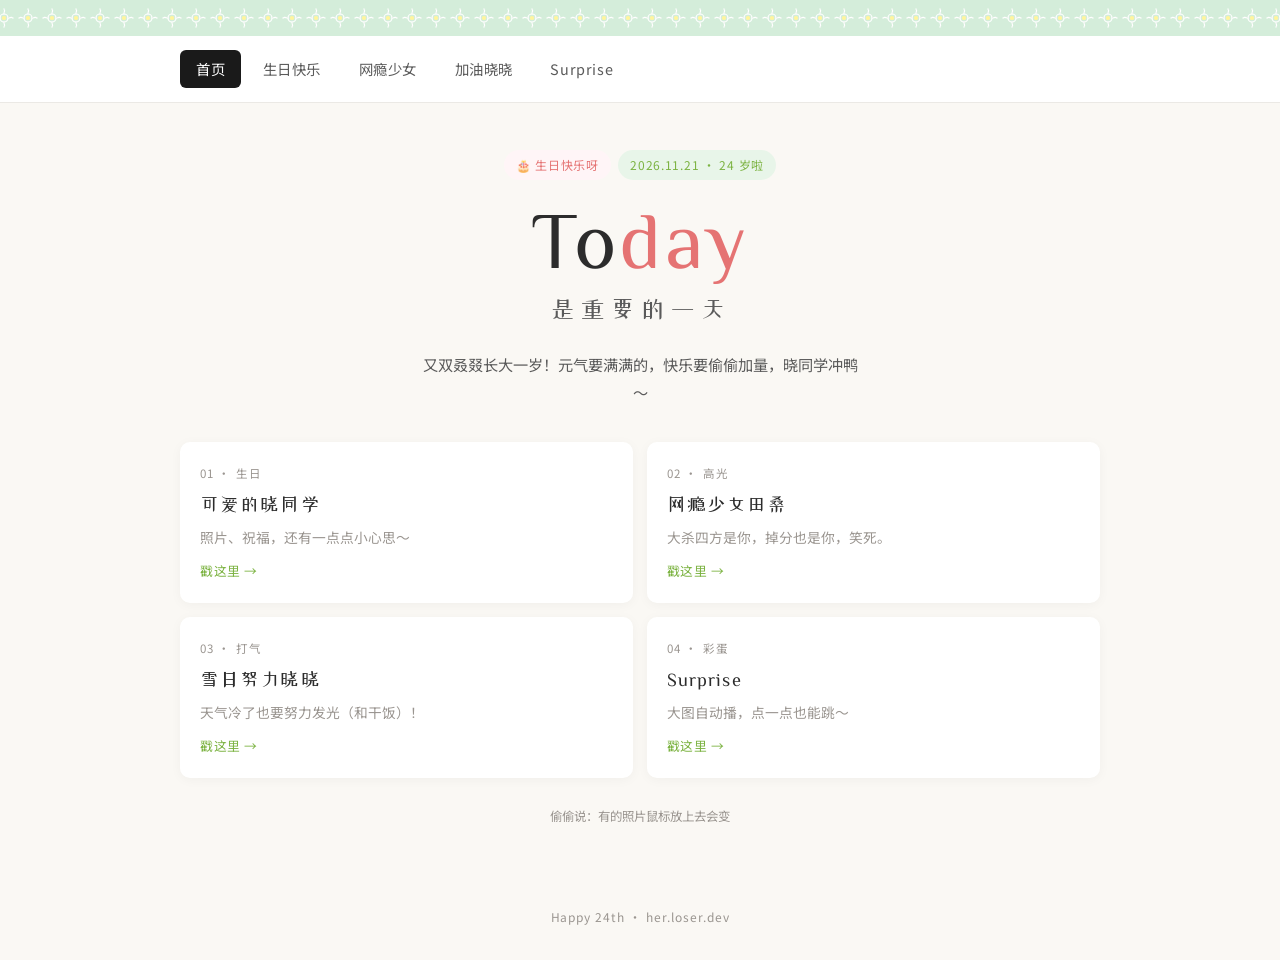
==== commit 258edabb: "revert: restore original index.html Co-Authored-By: Claude Code <noreply@anthropic.com>" ====
--- a/index.html
+++ b/index.html
@@ -1,574 +1,73 @@
 <!DOCTYPE html>
-<html lang="zh-CN" class="dark scroll-smooth">
+<html lang="zh-CN">
 <head>
   <meta charset="utf-8" />
   <meta name="viewport" content="width=device-width, initial-scale=1" />
-  <title>Today · 24 岁生日快乐 // her.loser.dev</title>
+  <title>Today · 生日快乐</title>
   <meta name="description" content="Today 是重要的一天 —— 写给可爱的晓同学" />
-  
-  <!-- Umami 访问统计 -->
+  <link rel="preconnect" href="https://fonts.googleapis.com" />
+  <link rel="preconnect" href="https://fonts.gstatic.com" crossorigin />
+  <link href="https://fonts.googleapis.com/css2?family=Noto+Sans+SC:wght@300;400;500&family=Noto+Serif+SC:wght@400;500&family=ZCOOL+XiaoWei&display=swap" rel="stylesheet" />
+  <link rel="stylesheet" href="css/style.css" />
   <script async defer data-website-id="64aaeea2-0abc-4821-a9e1-b5c1e2134538" src="https://umami-lyart-delta.vercel.app/umami.js"></script>
+</head>
+<body>
+  <div class="page">
+    <nav class="site-nav">
+      <div class="container">
+        <a class="nav-brand" href="index.html"><span>SRKL</span></a>
+        <ul class="nav-links">
+          <li><a href="index.html" class="active">首页</a></li>
+          <li><a href="css/tdx.html">生日快乐</a></li>
+          <li><a href="css/wysn.html">网瘾少女</a></li>
+          <li><a href="css/nuli.html">加油晓晓</a></li>
+          <li><a href="css/surprise.html">Surprise</a></li>
+        </ul>
+      </div>
+    </nav>
 
-  <!-- Tailwind CSS CDN -->
-  <script src="https://cdn.tailwindcss.com"></script>
-  
-  <!-- React 18 & Babel Standalone CDN -->
-  <script src="https://unpkg.com/react@18/umd/react.production.min.js"></script>
-  <script src="https://unpkg.com/react-dom@18/umd/react-dom.production.min.js"></script>
-  <script src="https://unpkg.com/@babel/standalone/babel.min.js"></script>
+    <main class="hero">
+      <div class="hero-bday-row">
+        <span class="pill">🎂 生日快乐呀</span>
+        <span class="pill mint">2026.11.21 · 24 岁啦</span>
+      </div>
+      <h1 class="hero-title">To<em>day</em></h1>
+      <p class="hero-subtitle"><a href="#chapters">是重要的一天</a></p>
+      <p class="hero-msg">
+        又双叒叕长大一岁！元气要满满的，快乐要偷偷加量，晓同学冲鸭～
+      </p>
 
-  <script>
-    tailwind.config = {
-      darkMode: 'class',
-      theme: {
-        extend: {
-          colors: {
-            zinc: {
-              950: '#09090b',
-              900: '#121215',
-              850: '#18181d',
-              800: '#27272a',
-            }
-          },
-          fontFamily: {
-            mono: ['ui-monospace', 'SFMono-Regular', 'Menlo', 'Monaco', 'Consolas', 'monospace'],
-            sans: ['-apple-system', 'BlinkMacSystemFont', 'Segoe UI', 'Roboto', 'Helvetica Neue', 'Arial', 'sans-serif'],
-          }
-        }
-      }
-    }
-  </script>
+      <div class="feature-grid" id="chapters">
+        <a class="feature-card" href="css/tdx.html">
+          <span class="feature-num">01 · 生日</span>
+          <h3>可爱的晓同学</h3>
+          <p>照片、祝福，还有一点点小心思～</p>
+          <span class="arrow">戳这里 →</span>
+        </a>
+        <a class="feature-card" href="css/wysn.html">
+          <span class="feature-num">02 · 高光</span>
+          <h3>网瘾少女田桑</h3>
+          <p>大杀四方是你，掉分也是你，笑死。</p>
+          <span class="arrow">戳这里 →</span>
+        </a>
+        <a class="feature-card" href="css/nuli.html">
+          <span class="feature-num">03 · 打气</span>
+          <h3>雪日努力晓晓</h3>
+          <p>天气冷了也要努力发光（和干饭）！</p>
+          <span class="arrow">戳这里 →</span>
+        </a>
+        <a class="feature-card" href="css/surprise.html">
+          <span class="feature-num">04 · 彩蛋</span>
+          <h3>Surprise</h3>
+          <p>大图自动播，点一点也能跳～</p>
+          <span class="arrow">戳这里 →</span>
+        </a>
+      </div>
 
-  <style>
-    /* 基础重置与平滑滚动 */
-    * {
-      box-sizing: border-box;
-    }
-    html {
-      color-scheme: dark;
-      background-color: #000000;
-    }
+      <p class="hint">偷偷说：有的照片鼠标放上去会变</p>
+    </main>
 
-    /* Magic UI: Marquee 无缝横向滚动 */
-    @keyframes marquee {
-      0% { transform: translateX(0%); }
-      100% { transform: translateX(-50%); }
-    }
-    .animate-marquee-infinite {
-      display: flex;
-      width: max-content;
-      animation: marquee 25s linear infinite;
-    }
-    .animate-marquee-infinite:hover {
-      animation-play-state: paused;
-    }
-
-    /* Magic UI: Border Beam 激光流动边框动画 */
-    @keyframes border-beam-rotate {
-      0% { transform: rotate(0deg); }
-      100% { transform: rotate(360deg); }
-    }
-    .border-beam-wrapper {
-      position: relative;
-      overflow: hidden;
-      border-radius: 1rem;
-    }
-    .border-beam-wrapper::before {
-      content: '';
-      position: absolute;
-      top: -100%;
-      left: -100%;
-      width: 300%;
-      height: 300%;
-      background: conic-gradient(from 0deg, transparent 0deg 300deg, rgba(255, 255, 255, 0.15) 330deg, #ffffff 360deg);
-      animation: border-beam-rotate 9s linear infinite;
-      z-index: 0;
-    }
-    .border-beam-inner {
-      position: relative;
-      z-index: 1;
-      margin: 1.5px;
-      height: calc(100% - 3px);
-      border-radius: calc(1rem - 1.5px);
-      background-color: #0c0c0e;
-    }
-  </style>
-</head>
-<body class="bg-black text-zinc-100 antialiased selection:bg-zinc-800 selection:text-white min-h-screen">
-  <div id="root"></div>
-
-  <script type="text/babel">
-    const { useState, useEffect } = React;
-
-    // 内联 SVG 图标组件，零外部图标库延迟
-    const Icons = {
-      Sparkles: () => (
-        <svg className="w-3.5 h-3.5" viewBox="0 0 24 24" fill="none" stroke="currentColor" strokeWidth="2" strokeLinecap="round" strokeLinejoin="round">
-          <path d="m12 3-1.912 5.813a2 2 0 0 1-1.275 1.275L3 12l5.813 1.912a2 2 0 0 1 1.275 1.275L12 21l1.912-5.813a2 2 0 0 1 1.275-1.275L21 12l-5.813-1.912a2 2 0 0 1-1.275-1.275L12 3Z"/>
-        </svg>
-      ),
-      Gamepad: () => (
-        <svg className="w-3.5 h-3.5" viewBox="0 0 24 24" fill="none" stroke="currentColor" strokeWidth="2" strokeLinecap="round" strokeLinejoin="round">
-          <line x1="6" x2="10" y1="12" y2="12"/><line x1="8" x2="8" y1="10" y2="14"/>
-          <line x1="15" x2="15.01" y1="13" y2="13"/><line x1="18" x2="18.01" y1="11" y2="11"/>
-          <rect width="20" height="12" x="2" y="6" rx="6"/>
-        </svg>
-      ),
-      Terminal: () => (
-        <svg className="w-3.5 h-3.5" viewBox="0 0 24 24" fill="none" stroke="currentColor" strokeWidth="2" strokeLinecap="round" strokeLinejoin="round">
-          <polyline points="4 17 10 11 4 5"/><line x1="12" x2="20" y1="19" y2="19"/>
-        </svg>
-      ),
-      ArrowDown: () => (
-        <svg className="w-3.5 h-3.5" viewBox="0 0 24 24" fill="none" stroke="currentColor" strokeWidth="2" strokeLinecap="round" strokeLinejoin="round">
-          <line x1="12" x2="12" y1="5" y2="19"/><polyline points="19 12 12 19 5 12"/>
-        </svg>
-      ),
-      ChevronLeft: () => (
-        <svg className="w-4 h-4" viewBox="0 0 24 24" fill="none" stroke="currentColor" strokeWidth="2" strokeLinecap="round" strokeLinejoin="round">
-          <polyline points="15 18 9 12 15 6"/>
-        </svg>
-      ),
-      ChevronRight: () => (
-        <svg className="w-4 h-4" viewBox="0 0 24 24" fill="none" stroke="currentColor" strokeWidth="2" strokeLinecap="round" strokeLinejoin="round">
-          <polyline points="9 18 15 12 9 6"/>
-        </svg>
-      ),
-      Play: () => (
-        <svg className="w-3 h-3" viewBox="0 0 24 24" fill="currentColor">
-          <polygon points="5 3 19 12 5 21 5 3"/>
-        </svg>
-      ),
-      Pause: () => (
-        <svg className="w-3 h-3" viewBox="0 0 24 24" fill="currentColor">
-          <rect x="6" y="4" width="4" height="16"/><rect x="14" y="4" width="4" height="16"/>
-        </svg>
-      )
-    };
-
-    // 数据源
-    const surpriseGallery = [
-      { src: "photo/0B6E5D590B0E5FF060E793C20749F2FF.jpg", title: "Memory // 01 · 侧颜微光", desc: "胶片感定格" },
-      { src: "photo/4F23565898791BC934950D7B755051AE.jpg", title: "Memory // 02 · 抓拍瞬间", desc: "日常里的闪光点" },
-      { src: "photo/7067F7BFC9B02BA9FB8761C173793180.jpg", title: "Memory // 03 · 搞怪情绪", desc: "元气与任性" },
-      { src: "photo/18F647EE0F48CA8E69DAE8B0531A9F81.jpg", title: "Memory // 04 · 笑眼弯弯", desc: "快乐偷偷加量" },
-      { src: "photo/81156FB91D8F32AC876BC77448C8972E.jpg", title: "Memory // 05 · 田桑特辑", desc: "网瘾少女本色" },
-      { src: "photo/A5FAA8CF4A021A17E31CF66CE161CDBF.jpg", title: "Memory // 06 · 冬日暖意", desc: "永远热烈自由" }
-    ];
-
-    const gamingSnapshots = [
-      "photo/Screenshot_2020-11-25-20-55-57-976_com.tencent.tm.jpg",
-      "photo/Screenshot_2020-11-25-20-56-17-498_com.tencent.tm.jpg",
-      "photo/Screenshot_2020-11-25-20-56-24-712_com.tencent.tm.jpg",
-      "photo/Screenshot_2020-11-25-20-56-58-482_com.tencent.tm.jpg"
-    ];
-
-    function App() {
-      const [activeSlide, setActiveSlide] = useState(0);
-      const [isPlaying, setIsPlaying] = useState(true);
-      const [videoModalOpen, setVideoModalOpen] = useState(false);
-
-      useEffect(() => {
-        if (!isPlaying) return;
-        const timer = setInterval(() => {
-          setActiveSlide(prev => (prev + 1) % surpriseGallery.length);
-        }, 3800);
-        return () => clearInterval(timer);
-      }, [isPlaying]);
-
-      return (
-        <div className="relative min-h-screen flex flex-col justify-between overflow-x-hidden bg-black text-zinc-100">
-          
-          {/* 背景点阵与极暗径向微光 */}
-          <div className="fixed inset-0 pointer-events-none bg-[radial-gradient(#27272a_1px,transparent_1px)] [background-size:3rem_3rem] opacity-25" />
-          <div className="fixed top-0 left-1/4 w-96 h-96 bg-zinc-800/10 blur-[120px] pointer-events-none rounded-full" />
-
-          {/* 顶部极客风导航条 */}
-          <header className="sticky top-0 z-50 border-b border-zinc-800/80 bg-black/75 backdrop-blur-xl">
-            <div className="max-w-7xl mx-auto px-6 h-14 flex items-center justify-between font-mono text-xs text-zinc-400">
-              <div className="flex items-center gap-3">
-                <span className="w-2 h-2 rounded-full bg-emerald-500 animate-pulse" />
-                <a href="#top" className="text-zinc-200 font-semibold tracking-wider hover:text-white transition">HER.LOSER.DEV</a>
-                <span className="text-zinc-700">/</span>
-                <span className="hidden sm:inline text-zinc-500">PROJECT.DXTIAN</span>
-              </div>
-              
-              <nav className="flex items-center gap-4 text-[11px]">
-                <a href="#bday" className="hover:text-zinc-200 transition hidden sm:inline">01·生日</a>
-                <a href="#gaming" className="hover:text-zinc-200 transition hidden sm:inline">02·高光</a>
-                <a href="#cheer" className="hover:text-zinc-200 transition hidden sm:inline">03·打气</a>
-                <a href="#surprise" className="hover:text-zinc-200 transition hidden sm:inline">04·彩蛋</a>
-                <span className="bg-zinc-900 border border-zinc-800 px-2.5 py-0.5 rounded text-zinc-300">
-                  2026.11.21 · 24TH
-                </span>
-              </nav>
-            </div>
-          </header>
-
-          {/* Hero 区域：坚决左对齐、超大字号、工业科技美学 */}
-          <section id="top" className="relative pt-20 pb-16 px-6 max-w-7xl mx-auto w-full">
-            <div className="inline-flex items-center gap-2 px-3 py-1 rounded-full border border-zinc-800 bg-zinc-900/70 text-zinc-400 text-xs font-mono mb-8 tracking-wide">
-              <Icons.Terminal />
-              <span>STATUS: 24_YEARS_ONLINE // ALL SYSTEMS NOMINAL</span>
-            </div>
-
-            <h1 className="text-left text-5xl sm:text-7xl md:text-8xl font-black tracking-tighter text-zinc-50 leading-[0.95] max-w-5xl">
-              TO_DAY_
-              <br />
-              <span className="text-zinc-500 font-light tracking-tight">是重要的一天</span>
-            </h1>
-
-            <div className="mt-8 flex flex-col sm:flex-row sm:items-end justify-between gap-6 border-b border-zinc-800/80 pb-12">
-              <p className="text-left text-zinc-400 text-base md:text-lg max-w-xl leading-relaxed">
-                生活不必按部就班，冷天努力干饭，峡谷大杀四方。
-                <br />
-                写给永远元气满满、可爱又偶尔掉分的田晓晓同学。
-              </p>
-
-              <div className="font-mono text-xs text-zinc-500 flex items-center gap-2 self-start sm:self-auto">
-                <span>[ SCROLL TO EXPLORE ]</span>
-                <Icons.ArrowDown />
-              </div>
-            </div>
-          </section>
-
-          {/* Bento Grid 核心板块：7:5 错落结构 */}
-          <main className="max-w-7xl mx-auto px-6 pb-28 w-full">
-            <div className="grid grid-cols-1 md:grid-cols-12 gap-6">
-
-              {/* ========================================================= */}
-              {/* 01 · 生日卡片 (占据 7 列) - 鼠标悬浮偷换照片交互 */}
-              {/* ========================================================= */}
-              <div id="bday" className="md:col-span-7 bg-zinc-900/60 border border-zinc-800 rounded-2xl p-6 sm:p-8 flex flex-col justify-between hover:border-zinc-700 transition duration-300">
-                <div>
-                  <div className="flex items-center justify-between font-mono text-xs text-zinc-500 mb-4">
-                    <span className="flex items-center gap-2 text-zinc-300">
-                      <span className="text-zinc-600 font-bold">01 //</span> ARCHIVE.PHOTO
-                    </span>
-                    <span className="bg-zinc-800/90 text-zinc-400 px-2 py-0.5 rounded text-[10px] border border-zinc-700/60">
-                      HOVER TO REVEAL
-                    </span>
-                  </div>
-
-                  <h2 className="text-2xl sm:text-3xl font-extrabold text-zinc-100 tracking-tight">
-                    可爱的晓同学
-                  </h2>
-                  <p className="text-xs font-mono text-zinc-400 mt-1">
-                    2002.11.17 → 2026.11.21 · 晓晓存档
-                  </p>
-                </div>
-
-                {/* 悬浮双图切换 */}
-                <div className="my-6 grid grid-cols-1 sm:grid-cols-2 gap-4">
-                  {/* 第一组双图切换 */}
-                  <div className="group/swap relative aspect-[4/5] rounded-xl overflow-hidden bg-black border border-zinc-800 cursor-pointer">
-                    <img
-                      src="photo/E88B16CDED9B11453764B0D4E82505DB.jpg"
-                      alt="可爱的晓同学"
-                      className="w-full h-full object-cover grayscale-[15%] group-hover/swap:scale-105 transition-all duration-700 group-hover/swap:opacity-0"
-                    />
-                    <img
-                      src="photo/18F647EE0F48CA8E69DAE8B0531A9F81.jpg"
-                      alt="偷换表情"
-                      className="absolute inset-0 w-full h-full object-cover scale-105 opacity-0 group-hover/swap:opacity-100 group-hover/swap:scale-100 transition-all duration-700"
-                    />
-                    <div className="absolute bottom-2.5 left-2.5 px-2 py-0.5 rounded bg-black/85 backdrop-blur border border-zinc-800 text-[10px] font-mono text-zinc-400 pointer-events-none">
-                      #01 悬停偷看
-                    </div>
-                  </div>
-
-                  {/* 第二组双图切换 */}
-                  <div className="group/swap relative aspect-[4/5] rounded-xl overflow-hidden bg-black border border-zinc-800 cursor-pointer">
-                    <img
-                      src="photo/4F23565898791BC934950D7B755051AE.jpg"
-                      alt="可爱的晓同学"
-                      className="w-full h-full object-cover grayscale-[15%] group-hover/swap:scale-105 transition-all duration-700 group-hover/swap:opacity-0"
-                    />
-                    <img
-                      src="photo/7067F7BFC9B02BA9FB8761C173793180.jpg"
-                      alt="偷换表情"
-                      className="absolute inset-0 w-full h-full object-cover scale-105 opacity-0 group-hover/swap:opacity-100 group-hover/swap:scale-100 transition-all duration-700"
-                    />
-                    <div className="absolute bottom-2.5 left-2.5 px-2 py-0.5 rounded bg-black/85 backdrop-blur border border-zinc-800 text-[10px] font-mono text-zinc-400 pointer-events-none">
-                      #02 元气瞬间
-                    </div>
-                  </div>
-                </div>
-
-                <div className="flex flex-col sm:flex-row sm:items-center justify-between gap-3 text-xs text-zinc-500 font-mono pt-4 border-t border-zinc-800/80">
-                  <span className="text-zinc-400">TIP: 鼠标悬浮照片会变哦</span>
-                  <button
-                    onClick={() => setVideoModalOpen(true)}
-                    className="self-start sm:self-auto inline-flex items-center gap-1.5 px-2.5 py-1 rounded bg-zinc-800 hover:bg-zinc-700 text-zinc-200 transition text-[11px]"
-                  >
-                    <Icons.Play /> 播放专属短片
-                  </button>
-                </div>
-              </div>
-
-              {/* ========================================================= */}
-              {/* 02 · 高光卡片 (占据 5 列) - 内嵌 Marquee 无缝横向轮播 */}
-              {/* ========================================================= */}
-              <div id="gaming" className="md:col-span-5 bg-zinc-900/60 border border-zinc-800 rounded-2xl p-6 sm:p-8 flex flex-col justify-between hover:border-zinc-700 transition duration-300 overflow-hidden">
-                <div>
-                  <div className="flex items-center justify-between font-mono text-xs text-zinc-500 mb-4">
-                    <span className="flex items-center gap-2 text-zinc-300">
-                      <span className="text-zinc-600 font-bold">02 //</span> COMBAT.LOGS
-                    </span>
-                    <span className="text-amber-400/90 flex items-center gap-1 font-mono text-[10px]">
-                      <Icons.Gamepad /> 峡谷高光
-                    </span>
-                  </div>
-
-                  <h2 className="text-2xl sm:text-3xl font-extrabold text-zinc-100 tracking-tight">
-                    网瘾少女田桑
-                  </h2>
-                  <p className="text-xs font-mono text-zinc-400 mt-1">
-                    战绩高光 · 友谊的嘴炮
-                  </p>
-
-                  <div className="mt-5 p-4 rounded-xl bg-black/75 border border-zinc-800/80 font-mono text-xs text-zinc-300 leading-relaxed">
-                    “时而大杀四方，时而唯唯诺诺——
-                    <span className="text-zinc-500 block mt-1">说白了，还是你菜。但菜得很有节目效果。</span>”
-                    <div className="mt-3 text-zinc-400 text-right font-sans italic text-[11px]">
-                      —— 富婆表示：能把你吊起来打（爱的那种）
-                    </div>
-                  </div>
-                </div>
-
-                {/* Magic UI: Marquee 无缝横向滑动照片墙 */}
-                <div className="my-6 relative -mx-6 sm:-mx-8 overflow-hidden">
-                  <div className="pointer-events-none absolute inset-y-0 left-0 w-8 bg-gradient-to-r from-[#0f0f12] to-transparent z-10" />
-                  <div className="pointer-events-none absolute inset-y-0 right-0 w-8 bg-gradient-to-l from-[#0f0f12] to-transparent z-10" />
-                  
-                  <div className="animate-marquee-infinite flex gap-3 px-3">
-                    <div className="w-24 h-24 rounded-lg overflow-hidden border border-zinc-800 shrink-0 bg-black">
-                      <img src="photo/81156FB91D8F32AC876BC77448C8972E.jpg" alt="头像" className="w-full h-full object-cover" />
-                    </div>
-                    {gamingSnapshots.map((src, idx) => (
-                      <div key={idx} className="w-36 h-24 rounded-lg overflow-hidden border border-zinc-800 shrink-0 bg-black">
-                        <img src={src} alt="战绩" className="w-full h-full object-cover opacity-85 hover:opacity-100 transition" />
-                      </div>
-                    ))}
-                    {/* 镜像副本保证无缝循环 */}
-                    <div className="w-24 h-24 rounded-lg overflow-hidden border border-zinc-800 shrink-0 bg-black">
-                      <img src="photo/81156FB91D8F32AC876BC77448C8972E.jpg" alt="头像" className="w-full h-full object-cover" />
-                    </div>
-                    {gamingSnapshots.map((src, idx) => (
-                      <div key={'dup-'+idx} className="w-36 h-24 rounded-lg overflow-hidden border border-zinc-800 shrink-0 bg-black">
-                        <img src={src} alt="战绩" className="w-full h-full object-cover opacity-85 hover:opacity-100 transition" />
-                      </div>
-                    ))}
-                  </div>
-                </div>
-
-                <div className="text-xs font-mono text-zinc-500 flex justify-between items-center pt-4 border-t border-zinc-800/80">
-                  <span>SQUAD_LEADER: 田晓晓</span>
-                  <span className="text-zinc-400">WIN_RATE: 50% (气势拉满)</span>
-                </div>
-              </div>
-
-              {/* ========================================================= */}
-              {/* 03 · 打气卡片 (占据 5 列) - 极具力量感的极简排版 */}
-              {/* ========================================================= */}
-              <div id="cheer" className="md:col-span-5 bg-zinc-900/60 border border-zinc-800 rounded-2xl p-6 sm:p-8 flex flex-col justify-between hover:border-zinc-700 transition duration-300">
-                <div>
-                  <div className="flex items-center justify-between font-mono text-xs text-zinc-500 mb-4">
-                    <span className="flex items-center gap-2 text-zinc-300">
-                      <span className="text-zinc-600 font-bold">03 //</span> OVERDRIVE.BUFFER
-                    </span>
-                    <span className="text-zinc-500 font-mono text-[10px]">
-                      PROTOCOL: KEEP_WARM
-                    </span>
-                  </div>
-
-                  <h2 className="text-2xl sm:text-3xl font-extrabold text-zinc-100 tracking-tight">
-                    雪日努力晓晓
-                  </h2>
-                  <p className="text-xs font-mono text-zinc-400 mt-1">
-                    冷归冷，人不能咸鱼 · 晓同学加油包
-                  </p>
-
-                  <div className="mt-5 space-y-3.5 text-xs sm:text-sm text-zinc-300 leading-relaxed">
-                    <p className="text-zinc-400">
-                      下雪天最适合干两件事：一是窝着打游戏，二是假装自己很努力。
-                    </p>
-                    <div className="p-4 rounded-xl bg-black/60 border border-zinc-800">
-                      <p className="text-zinc-200">
-                        “不过晓晓你不太一样——你会一边吐槽好冷，一边还是把该做的事做完。
-                        <span className="text-white font-medium underline decoration-zinc-600 underline-offset-4 ml-1">
-                          这种又娇气又狠的劲儿，说真的，挺可爱的。
-                        </span>”
-                      </p>
-                      <p className="mt-2.5 text-xs font-mono text-zinc-500 text-right">
-                        —— 路过的夸夸机器
-                      </p>
-                    </div>
-                  </div>
-                </div>
-
-                <div className="mt-6 pt-4 border-t border-zinc-800/80">
-                  <div className="grid grid-cols-3 gap-2 font-mono text-center text-xs">
-                    <div className="p-2 rounded bg-black/50 border border-zinc-800 text-zinc-300">干饭鼓励</div>
-                    <div className="p-2 rounded bg-black/50 border border-zinc-800 text-zinc-300">睡觉管饱</div>
-                    <div className="p-2 rounded bg-black/50 border border-zinc-800 text-emerald-400">开心最大</div>
-                  </div>
-                  <div className="mt-3 text-[11px] font-mono text-center text-zinc-500">
-                    咸鱼禁止 · 干饭鼓励 · 晓晓最棒！
-                  </div>
-                </div>
-              </div>
-
-              {/* ========================================================= */}
-              {/* 04 · 彩蛋卡片 (占据 7 列) - 强绑定 Border Beam 边框流动霓虹 */}
-              {/* ========================================================= */}
-              <div id="surprise" className="md:col-span-7 border-beam-wrapper shadow-2xl">
-                <div className="border-beam-inner p-6 sm:p-8 flex flex-col justify-between">
-                  <div>
-                    <div className="flex items-center justify-between font-mono text-xs text-zinc-500 mb-4">
-                      <span className="flex items-center gap-2 text-zinc-200">
-                        <span className="text-zinc-500 font-bold">04 //</span> ENCRYPTED.VAULT
-                      </span>
-                      <span className="inline-flex items-center gap-1.5 px-2.5 py-0.5 rounded-full bg-white/10 text-white font-mono text-[10px] tracking-wide border border-white/20">
-                        <Icons.Sparkles />
-                        BORDER BEAM ACTIVE
-                      </span>
-                    </div>
-
-                    <div className="flex items-baseline justify-between">
-                      <h2 className="text-2xl sm:text-3xl font-extrabold text-zinc-50 tracking-tight">
-                        Surprise · 记忆放映
-                      </h2>
-                      <span className="font-mono text-xs text-zinc-400">
-                        {activeSlide + 1} / {surpriseGallery.length}
-                      </span>
-                    </div>
-                    <p className="text-xs font-mono text-zinc-400 mt-1">
-                      大图轮播 · 自动播放 · 左右键或点击缩略图切换
-                    </p>
-                  </div>
-
-                  {/* 大图放映台 */}
-                  <div className="my-5 relative aspect-[16/9] sm:aspect-[21/9] w-full rounded-xl overflow-hidden bg-black border border-zinc-800 group/gallery">
-                    <img
-                      src={surpriseGallery[activeSlide].src}
-                      alt={surpriseGallery[activeSlide].title}
-                      className="w-full h-full object-cover transition-all duration-700"
-                    />
-
-                    {/* 左右切图交互 */}
-                    <div className="absolute inset-0 flex items-center justify-between p-3 opacity-0 group-hover/gallery:opacity-100 transition-opacity">
-                      <button
-                        onClick={() => setActiveSlide((prev) => (prev - 1 + surpriseGallery.length) % surpriseGallery.length)}
-                        className="w-8 h-8 rounded-full bg-black/70 backdrop-blur border border-zinc-700 flex items-center justify-center text-white hover:bg-white hover:text-black transition"
-                        title="上一张"
-                      >
-                        <Icons.ChevronLeft />
-                      </button>
-                      <button
-                        onClick={() => setActiveSlide((prev) => (prev + 1) % surpriseGallery.length)}
-                        className="w-8 h-8 rounded-full bg-black/70 backdrop-blur border border-zinc-700 flex items-center justify-center text-white hover:bg-white hover:text-black transition"
-                        title="下一张"
-                      >
-                        <Icons.ChevronRight />
-                      </button>
-                    </div>
-
-                    {/* 底部信息浮条 */}
-                    <div className="absolute bottom-0 inset-x-0 bg-gradient-to-t from-black via-black/60 to-transparent p-4 flex items-end justify-between font-mono text-xs">
-                      <div>
-                        <div className="text-zinc-200 font-semibold tracking-wider">
-                          {surpriseGallery[activeSlide].title}
-                        </div>
-                        <div className="text-[11px] text-zinc-400 font-sans mt-0.5">
-                          {surpriseGallery[activeSlide].desc}
-                        </div>
-                      </div>
-                      <button
-                        onClick={() => setIsPlaying(!isPlaying)}
-                        className="text-[11px] text-zinc-300 hover:text-white flex items-center gap-1.5 bg-black/70 px-2.5 py-1 rounded border border-zinc-700"
-                      >
-                        {isPlaying ? (
-                          <>
-                            <span className="w-1.5 h-1.5 rounded-full bg-emerald-400 animate-ping" />
-                            AUTO_STREAM
-                          </>
-                        ) : (
-                          <>
-                            <Icons.Play /> RESUME
-                          </>
-                        )}
-                      </button>
-                    </div>
-                  </div>
-
-                  {/* 缩略图快速点选 */}
-                  <div className="grid grid-cols-6 gap-2">
-                    {surpriseGallery.map((img, idx) => (
-                      <button
-                        key={idx}
-                        onClick={() => {
-                          setActiveSlide(idx);
-                          setIsPlaying(false);
-                        }}
-                        className={`relative aspect-video rounded-md overflow-hidden border transition-all ${
-                          activeSlide === idx
-                            ? "border-white ring-1 ring-white/50 opacity-100 scale-[1.03]"
-                            : "border-zinc-800 opacity-40 hover:opacity-80"
-                        }`}
-                      >
-                        <img src={img.src} alt="" className="w-full h-full object-cover" />
-                      </button>
-                    ))}
-                  </div>
-                </div>
-              </div>
-
-            </div>
-          </main>
-
-          {/* 视频弹窗 (Video Modal) */}
-          {videoModalOpen && (
-            <div className="fixed inset-0 z-50 bg-black/85 backdrop-blur-md flex items-center justify-center p-4">
-              <div className="relative w-full max-w-3xl bg-zinc-950 border border-zinc-800 rounded-2xl overflow-hidden p-4">
-                <div className="flex justify-between items-center mb-3 font-mono text-xs text-zinc-400">
-                  <span>VIDEO // 晓晓专属回忆</span>
-                  <button
-                    onClick={() => setVideoModalOpen(false)}
-                    className="px-2 py-0.5 rounded bg-zinc-800 text-zinc-200 hover:bg-zinc-700 text-xs"
-                  >
-                    ESC / 关闭
-                  </button>
-                </div>
-                <video
-                  src="photo/E8BDA801E70B17EB87E80A8A73B85851.mp4"
-                  poster="photo/0B6E5D590B0E5FF060E793C20749F2FF.jpg"
-                  controls
-                  autoPlay
-                  className="w-full rounded-xl border border-zinc-900 max-h-[70vh] bg-black"
-                />
-              </div>
-            </div>
-          )}
-
-          {/* 底部 Footer */}
-          <footer className="border-t border-zinc-800/80 py-10 px-6 bg-black text-center font-mono text-xs text-zinc-500">
-            <div className="max-w-7xl mx-auto flex flex-col sm:flex-row items-center justify-between gap-4">
-              <div className="flex items-center gap-2">
-                <span className="text-zinc-300 font-semibold">HER.LOSER.DEV</span>
-                <span>//</span>
-                <span>FOR TIAN XIAOXIAO</span>
-              </div>
-              <div className="text-zinc-600">
-                CONFIDENTIAL // 2002-2026 // ALL MEMORIES ENCRYPTED & PRESERVED
-              </div>
-            </div>
-          </footer>
-        </div>
-      );
-    }
-
-    ReactDOM.createRoot(document.getElementById('root')).render(<App />);
-  </script>
+    <footer class="site-footer">Happy 24th · her.loser.dev</footer>
+  </div>
 </body>
-</html>+</html>
--- a/css/style.css
+++ b/css/style.css
@@ -0,0 +1,748 @@
+/* ============================================
+   田东晓 · Daisy Soft
+   Floral header · Clean stack · No side-by-side text+image
+   ============================================ */
+
+:root {
+  --bg: #faf8f4;
+  --surface: #ffffff;
+  --ink: #2c2c2c;
+  --ink-2: #5a5a5a;
+  --muted: #9a9590;
+  --mint: #c8e6c9;
+  --mint-deep: #7cb342;
+  --mint-soft: #e8f5e9;
+  --pink: #f8bbd9;
+  --accent: #e57373;
+  --font-display: "ZCOOL XiaoWei", "Noto Serif SC", "KaiTi", serif;
+  --font-body: "Noto Sans SC", "PingFang SC", "Microsoft YaHei", sans-serif;
+  --ease: cubic-bezier(0.25, 0.8, 0.25, 1);
+  --max: 920px;
+  --r: 10px;
+}
+
+*,
+*::before,
+*::after {
+  box-sizing: border-box;
+  margin: 0;
+  padding: 0;
+}
+
+html {
+  scroll-behavior: smooth;
+  -webkit-text-size-adjust: 100%;
+}
+
+body {
+  font-family: var(--font-body);
+  color: var(--ink);
+  background: var(--bg);
+  min-height: 100vh;
+  line-height: 1.7;
+  font-size: 15px;
+  overflow-x: hidden;
+}
+
+.bg-scene {
+  display: none;
+}
+
+.orb {
+  display: none;
+}
+
+h1, h2, h3 {
+  font-family: var(--font-display);
+  font-weight: 400;
+  letter-spacing: 0.06em;
+}
+
+a {
+  color: var(--ink);
+  text-decoration: none;
+  transition: color 0.2s, background 0.2s;
+}
+
+a:hover {
+  color: var(--accent);
+}
+
+img, video {
+  max-width: 100%;
+  display: block;
+}
+
+.page {
+  min-height: 100vh;
+  display: flex;
+  flex-direction: column;
+}
+
+.container {
+  width: min(100% - 2rem, var(--max));
+  margin-inline: auto;
+}
+
+/* ========== Header：雏菊条 + 导航一体，无多余空隙 ========== */
+.site-nav {
+  position: sticky;
+  top: 0;
+  z-index: 100;
+  background: var(--surface);
+  /* 顶栏雏菊图案，紧贴导航，下面不再挂一条空白带 */
+  box-shadow: 0 1px 0 rgba(0, 0, 0, 0.06);
+}
+
+.site-nav::before {
+  content: "";
+  display: block;
+  height: 36px;
+  background-color: #d4edda;
+  background-image: url("data:image/svg+xml,%3Csvg xmlns='http://www.w3.org/2000/svg' width='48' height='36' viewBox='0 0 48 36'%3E%3Cg fill='none' stroke='%23ffffff' stroke-width='1.2'%3E%3Ccircle cx='12' cy='18' r='4'/%3E%3Ccircle cx='12' cy='18' r='1.5' fill='%23fff59d' stroke='%23fff59d'/%3E%3Ccircle cx='36' cy='18' r='4'/%3E%3Ccircle cx='36' cy='18' r='1.5' fill='%23fff59d' stroke='%23fff59d'/%3E%3C/g%3E%3Cpath d='M12 14c0-2 1.5-3.5 0-5M16 18c2 0 3.5-1.5 5 0M12 22c0 2 1.5 3.5 0 5M8 18c-2 0-3.5-1.5-5 0' stroke='%23ffffff' stroke-width='1.2' stroke-linecap='round'/%3E%3Cpath d='M36 14c0-2 1.5-3.5 0-5M40 18c2 0 3.5-1.5 5 0M36 22c0 2 1.5 3.5 0 5M32 18c-2 0-3.5-1.5-5 0' stroke='%23ffffff' stroke-width='1.2' stroke-linecap='round'/%3E%3C/svg%3E");
+  background-repeat: repeat-x;
+  background-position: center;
+  background-size: 48px 36px;
+}
+
+.site-nav .container {
+  display: flex;
+  align-items: center;
+  justify-content: flex-start;
+  flex-wrap: wrap;
+  gap: 0.35rem 0.5rem;
+  padding: 0.85rem 0;
+  min-height: auto;
+}
+
+/* 品牌藏进导航流，不占第二行怪空隙 */
+.nav-brand {
+  display: none;
+}
+
+.nav-links {
+  display: flex;
+  flex-wrap: wrap;
+  align-items: center;
+  list-style: none;
+  gap: 0.35rem;
+  width: 100%;
+}
+
+.nav-links li {
+  border: none;
+}
+
+.nav-links a {
+  display: block;
+  padding: 0.45rem 1rem;
+  font-size: 0.9rem;
+  font-family: var(--font-body);
+  letter-spacing: 0.04em;
+  color: var(--ink-2);
+  border-radius: 6px;
+  text-transform: none;
+}
+
+.nav-links a:hover {
+  color: var(--ink);
+  background: var(--mint-soft);
+}
+
+.nav-links a.active {
+  background: #1a1a1a;
+  color: #fff;
+  border-radius: 6px;
+}
+
+/* ========== Buttons ========== */
+.btn {
+  display: inline-flex;
+  align-items: center;
+  justify-content: center;
+  padding: 0.6rem 1.3rem;
+  font-size: 0.88rem;
+  font-family: var(--font-body);
+  letter-spacing: 0.04em;
+  border: none;
+  border-radius: 6px;
+  cursor: pointer;
+  transition: opacity 0.2s, transform 0.2s;
+  background: #eee;
+  color: var(--ink);
+}
+
+.btn:hover {
+  opacity: 0.88;
+  transform: translateY(-1px);
+  color: var(--ink);
+}
+
+.btn-primary {
+  background: #1a1a1a;
+  color: #fff;
+}
+
+.btn-primary:hover {
+  background: #333;
+  color: #fff;
+  box-shadow: none;
+  transform: translateY(-1px);
+}
+
+.btn-ghost {
+  background: transparent;
+  box-shadow: inset 0 0 0 1px #ddd;
+}
+
+.btn-ghost:hover {
+  background: #f5f5f5;
+  color: var(--ink);
+  box-shadow: inset 0 0 0 1px #ccc;
+}
+
+.actions {
+  display: flex;
+  flex-wrap: wrap;
+  gap: 0.6rem;
+  margin-top: 1.75rem;
+}
+
+/* ========== Hero ========== */
+.hero {
+  flex: 1;
+  display: flex;
+  flex-direction: column;
+  justify-content: center;
+  padding: 3rem 0 3.5rem;
+  width: min(100% - 2rem, var(--max));
+  margin-inline: auto;
+  text-align: center;
+}
+
+.hero-badge {
+  display: inline-block;
+  align-self: center;
+  padding: 0.3rem 0.9rem;
+  font-size: 0.75rem;
+  letter-spacing: 0.12em;
+  color: var(--mint-deep);
+  background: var(--mint-soft);
+  border-radius: 999px;
+  margin-bottom: 1.25rem;
+  animation: fadeUp 0.5s var(--ease) both;
+}
+
+.hero-badge::before {
+  display: none;
+}
+
+.hero-title {
+  font-size: clamp(3rem, 12vw, 5rem);
+  line-height: 1.05;
+  letter-spacing: 0.04em;
+  margin-bottom: 0.5rem;
+  border: none;
+  padding: 0;
+  text-transform: none;
+  animation: fadeUp 0.55s 0.05s var(--ease) both;
+}
+
+.hero-title em {
+  font-style: normal;
+  color: var(--accent);
+}
+
+.hero-subtitle {
+  font-family: var(--font-display);
+  font-size: clamp(1.2rem, 3vw, 1.55rem);
+  letter-spacing: 0.2em;
+  color: var(--ink-2);
+  margin-bottom: 1.25rem;
+  animation: fadeUp 0.55s 0.1s var(--ease) both;
+}
+
+.hero-subtitle a {
+  color: inherit;
+}
+
+.hero-subtitle a:hover {
+  color: var(--accent);
+}
+
+.hero-divider {
+  display: none;
+}
+
+.hero-msg {
+  max-width: 28rem;
+  margin: 0 auto 2.25rem;
+  padding: 0;
+  border: none;
+  background: transparent;
+  box-shadow: none;
+  font-size: 0.95rem;
+  color: var(--ink-2);
+  line-height: 1.85;
+  animation: fadeUp 0.55s 0.15s var(--ease) both;
+}
+
+.feature-grid {
+  display: grid;
+  grid-template-columns: 1fr 1fr;
+  gap: 0.85rem;
+  width: 100%;
+  text-align: left;
+  animation: fadeUp 0.6s 0.2s var(--ease) both;
+  border: none;
+  background: transparent;
+}
+
+.feature-card {
+  padding: 1.35rem 1.25rem;
+  min-height: 140px;
+  display: flex;
+  flex-direction: column;
+  gap: 0.35rem;
+  background: var(--surface);
+  color: var(--ink);
+  border-radius: var(--r);
+  box-shadow: 0 2px 12px rgba(0, 0, 0, 0.04);
+  transition: transform 0.25s var(--ease), box-shadow 0.25s;
+  border: none;
+}
+
+.feature-card:hover {
+  transform: translateY(-3px);
+  box-shadow: 0 8px 24px rgba(0, 0, 0, 0.08);
+  background: var(--surface);
+  color: var(--ink);
+}
+
+.feature-card:hover h3,
+.feature-card:hover p,
+.feature-card:hover .feature-num,
+.feature-card:hover .arrow {
+  color: inherit;
+}
+
+.feature-card:hover .arrow {
+  color: var(--accent);
+}
+
+.feature-num {
+  font-size: 0.72rem;
+  letter-spacing: 0.1em;
+  color: var(--muted);
+}
+
+.feature-icon {
+  display: none;
+}
+
+.feature-card h3 {
+  font-size: 1.15rem;
+  color: var(--ink);
+}
+
+.feature-card p {
+  font-size: 0.86rem;
+  color: var(--muted);
+  flex: 1;
+  line-height: 1.6;
+}
+
+.feature-card .arrow {
+  margin-top: 0.4rem;
+  font-size: 0.8rem;
+  color: var(--mint-deep);
+  letter-spacing: 0.04em;
+  text-transform: none;
+  font-family: var(--font-body);
+}
+
+.hint {
+  margin-top: 1.75rem;
+  font-size: 0.78rem;
+  color: var(--muted);
+  text-align: center;
+  animation: fadeUp 0.6s 0.28s var(--ease) both;
+}
+
+/* ========== Page header ========== */
+.page-header {
+  padding: 2rem 0 1rem;
+  border: none;
+  margin-bottom: 1.25rem;
+  text-align: center;
+}
+
+.page-header h1 {
+  font-size: clamp(1.7rem, 4vw, 2.2rem);
+  letter-spacing: 0.1em;
+  margin-bottom: 0.35rem;
+}
+
+.page-header h1::after {
+  content: "";
+  display: block;
+  width: 28px;
+  height: 3px;
+  background: var(--mint-deep);
+  margin: 0.75rem auto 0;
+  border-radius: 2px;
+}
+
+.page-header p {
+  font-size: 0.82rem;
+  letter-spacing: 0.08em;
+  color: var(--muted);
+  text-transform: none;
+  font-family: var(--font-body);
+  margin-top: 0.65rem;
+}
+
+/* ========== Photos ========== */
+.photo {
+  width: 100%;
+  height: 100%;
+  object-fit: cover;
+  display: block;
+}
+
+.photo-swap {
+  position: relative;
+  overflow: hidden;
+  cursor: pointer;
+  width: 100%;
+  height: 100%;
+  display: block;
+}
+
+.photo-swap img {
+  width: 100%;
+  height: 100%;
+  object-fit: cover;
+  object-position: center;
+  display: block;
+  transition: opacity 0.35s ease;
+}
+
+.photo-swap img.swap-main {
+  position: relative;
+  z-index: 1;
+}
+
+.photo-swap img.swap-alt {
+  position: absolute;
+  inset: 0;
+  z-index: 2;
+  opacity: 0;
+}
+
+.photo-swap:hover img.swap-alt {
+  opacity: 1;
+}
+
+/* 生日页：单行人生计数 */
+.life-stats {
+  font-size: 0.9rem !important;
+  letter-spacing: 0.06em !important;
+  color: var(--ink-2) !important;
+  margin-top: 0.75rem !important;
+}
+
+/* 首页轻标签 */
+.hero-bday-row {
+  display: flex;
+  flex-wrap: wrap;
+  align-items: center;
+  justify-content: center;
+  gap: 0.45rem;
+  margin-bottom: 1rem;
+  animation: fadeUp 0.5s var(--ease) both;
+}
+
+.hero-bday-row .pill {
+  display: inline-flex;
+  align-items: center;
+  gap: 0.3rem;
+  padding: 0.3rem 0.75rem;
+  font-size: 0.75rem;
+  letter-spacing: 0.06em;
+  border-radius: 999px;
+  background: #fff5f7;
+  color: var(--accent);
+}
+
+.hero-bday-row .pill.mint {
+  background: var(--mint-soft);
+  color: var(--mint-deep);
+}
+
+/* 生日图：圆角、等分，小间距；保证图片真正铺满 */
+.pics-2 {
+  display: grid;
+  grid-template-columns: 1fr 1fr;
+  gap: 0.65rem;
+  margin-bottom: 0.5rem;
+  border: none;
+  background: transparent;
+}
+
+.pics-2 > * {
+  aspect-ratio: 4 / 3;
+  overflow: hidden;
+  border-radius: var(--r);
+  background: #f0eeea;
+  position: relative;
+  min-height: 160px;
+}
+
+.pics-2 img {
+  width: 100%;
+  height: 100%;
+  object-fit: cover;
+  display: block;
+}
+
+.pics-3 {
+  display: grid;
+  grid-template-columns: 1fr 1fr 1fr;
+  gap: 0.65rem;
+  margin: 1.25rem 0 0.5rem;
+  border: none;
+  background: transparent;
+}
+
+.pics-3 > * {
+  aspect-ratio: 1;
+  overflow: hidden;
+  border-radius: var(--r);
+  background: #f0eeea;
+  min-height: 120px;
+  position: relative;
+}
+
+.pics-3 img,
+.pics-3 video {
+  width: 100%;
+  height: 100%;
+  object-fit: cover;
+  display: block;
+  vertical-align: middle;
+}
+
+.hint-line {
+  text-align: center;
+  font-size: 0.78rem;
+  color: var(--muted);
+  margin: 0.75rem 0 0.5rem;
+}
+
+/* ========== 网瘾少女：全部上下堆叠，不并排 ========== */
+.game-intro {
+  text-align: center;
+  margin-bottom: 1.75rem;
+}
+
+.game-intro .avatar {
+  width: 112px;
+  height: 112px;
+  margin: 0 auto 1rem;
+  border-radius: 50%;
+  overflow: hidden;
+  box-shadow: 0 4px 16px rgba(0, 0, 0, 0.08);
+}
+
+.game-intro .avatar img {
+  width: 100%;
+  height: 100%;
+  object-fit: cover;
+}
+
+.game-intro .quote {
+  max-width: 28rem;
+  margin: 0 auto;
+}
+
+.game-intro .quote p {
+  font-family: var(--font-display);
+  font-size: clamp(1.05rem, 2.4vw, 1.3rem);
+  line-height: 1.75;
+  color: var(--ink-2);
+  letter-spacing: 0.04em;
+}
+
+.game-intro .quote .highlight {
+  color: var(--accent);
+}
+
+/* 截图：纯图片网格，文字不夹在图中间 */
+.shots {
+  display: grid;
+  grid-template-columns: 1fr 1fr;
+  gap: 0.65rem;
+  margin-bottom: 0.65rem;
+  border: none;
+  background: transparent;
+}
+
+.shots figure {
+  margin: 0;
+  aspect-ratio: 16 / 10;
+  overflow: hidden;
+  border-radius: var(--r);
+  background: #f0eeea;
+  display: flex;
+  align-items: center;
+  justify-content: center;
+}
+
+.shots figure img {
+  width: 100%;
+  height: 100%;
+  object-fit: contain;
+}
+
+/* 最后一张图单独全宽，吐槽在图下方 */
+.game-finale.banter,
+.banter {
+  margin: 1.25rem 0 0.5rem;
+  text-align: center;
+  font-family: var(--font-display);
+  font-size: clamp(1.15rem, 2.5vw, 1.45rem);
+  letter-spacing: 0.08em;
+  color: var(--ink);
+  line-height: 1.6;
+  padding: 0;
+  background: transparent;
+  border: none;
+}
+
+/* 兼容旧 class 名，避免残留 */
+.game-top,
+.game-end {
+  display: none;
+}
+
+/* ========== 文摘 ========== */
+.nuli-bg {
+  position: fixed;
+  inset: 0;
+  z-index: -2;
+  background:
+    linear-gradient(180deg, rgba(250, 248, 244, 0.92), rgba(250, 248, 244, 0.95)),
+    url("../photo/1604749734701.jpg") center / cover no-repeat fixed;
+}
+
+.note-stack {
+  max-width: 560px;
+  margin: 0 auto 1.5rem;
+}
+
+.note-card {
+  margin-bottom: 1.5rem;
+  padding: 1.5rem 1.35rem;
+  background: var(--surface);
+  border-radius: var(--r);
+  box-shadow: 0 2px 12px rgba(0, 0, 0, 0.04);
+  border: none;
+}
+
+.note-card .tag {
+  display: block;
+  font-size: 0.72rem;
+  letter-spacing: 0.1em;
+  color: var(--muted);
+  margin-bottom: 0.75rem;
+}
+
+.note-card .excerpt {
+  font-size: 0.98rem;
+  color: var(--ink-2);
+  text-indent: 2em;
+  line-height: 1.95;
+  margin-bottom: 0.75rem;
+}
+
+.note-card .source {
+  text-align: right;
+  font-size: 0.8rem;
+  color: var(--muted);
+}
+
+.note-card.emphasis {
+  background: linear-gradient(145deg, var(--mint-soft), #fff5f7);
+  text-align: center;
+  border-top: none;
+  padding-top: 1.5rem;
+}
+
+.note-card.emphasis p {
+  font-family: var(--font-display);
+  font-size: clamp(1.05rem, 2.2vw, 1.2rem);
+  line-height: 1.9;
+  letter-spacing: 0.05em;
+  color: var(--ink);
+  text-align: center;
+}
+
+/* ========== Footer ========== */
+.site-footer {
+  width: min(100% - 2rem, var(--max));
+  margin-inline: auto;
+  padding: 1.5rem 0 2rem;
+  border: none;
+  text-align: center;
+  font-size: 0.75rem;
+  letter-spacing: 0.08em;
+  color: var(--muted);
+  text-transform: none;
+  font-family: var(--font-body);
+}
+
+.site-footer::before {
+  display: none;
+}
+
+@keyframes fadeUp {
+  from { opacity: 0; transform: translateY(10px); }
+  to   { opacity: 1; transform: translateY(0); }
+}
+
+.fade-in { animation: fadeUp 0.45s var(--ease) both; }
+.delay-1 { animation-delay: 0.05s; }
+.delay-2 { animation-delay: 0.1s; }
+.delay-3 { animation-delay: 0.15s; }
+
+@media (max-width: 720px) {
+  .pics-3 {
+    grid-template-columns: 1fr;
+  }
+
+  .pics-3 > * {
+    aspect-ratio: 16 / 10;
+  }
+}
+
+@media (max-width: 520px) {
+  .feature-grid,
+  .pics-2,
+  .shots {
+    grid-template-columns: 1fr;
+  }
+
+  .nav-links a {
+    padding: 0.4rem 0.75rem;
+    font-size: 0.82rem;
+  }
+}
+
+@media (prefers-reduced-motion: reduce) {
+  *, *::before, *::after {
+    animation-duration: 0.01ms !important;
+    animation-iteration-count: 1 !important;
+    transition-duration: 0.01ms !important;
+  }
+}
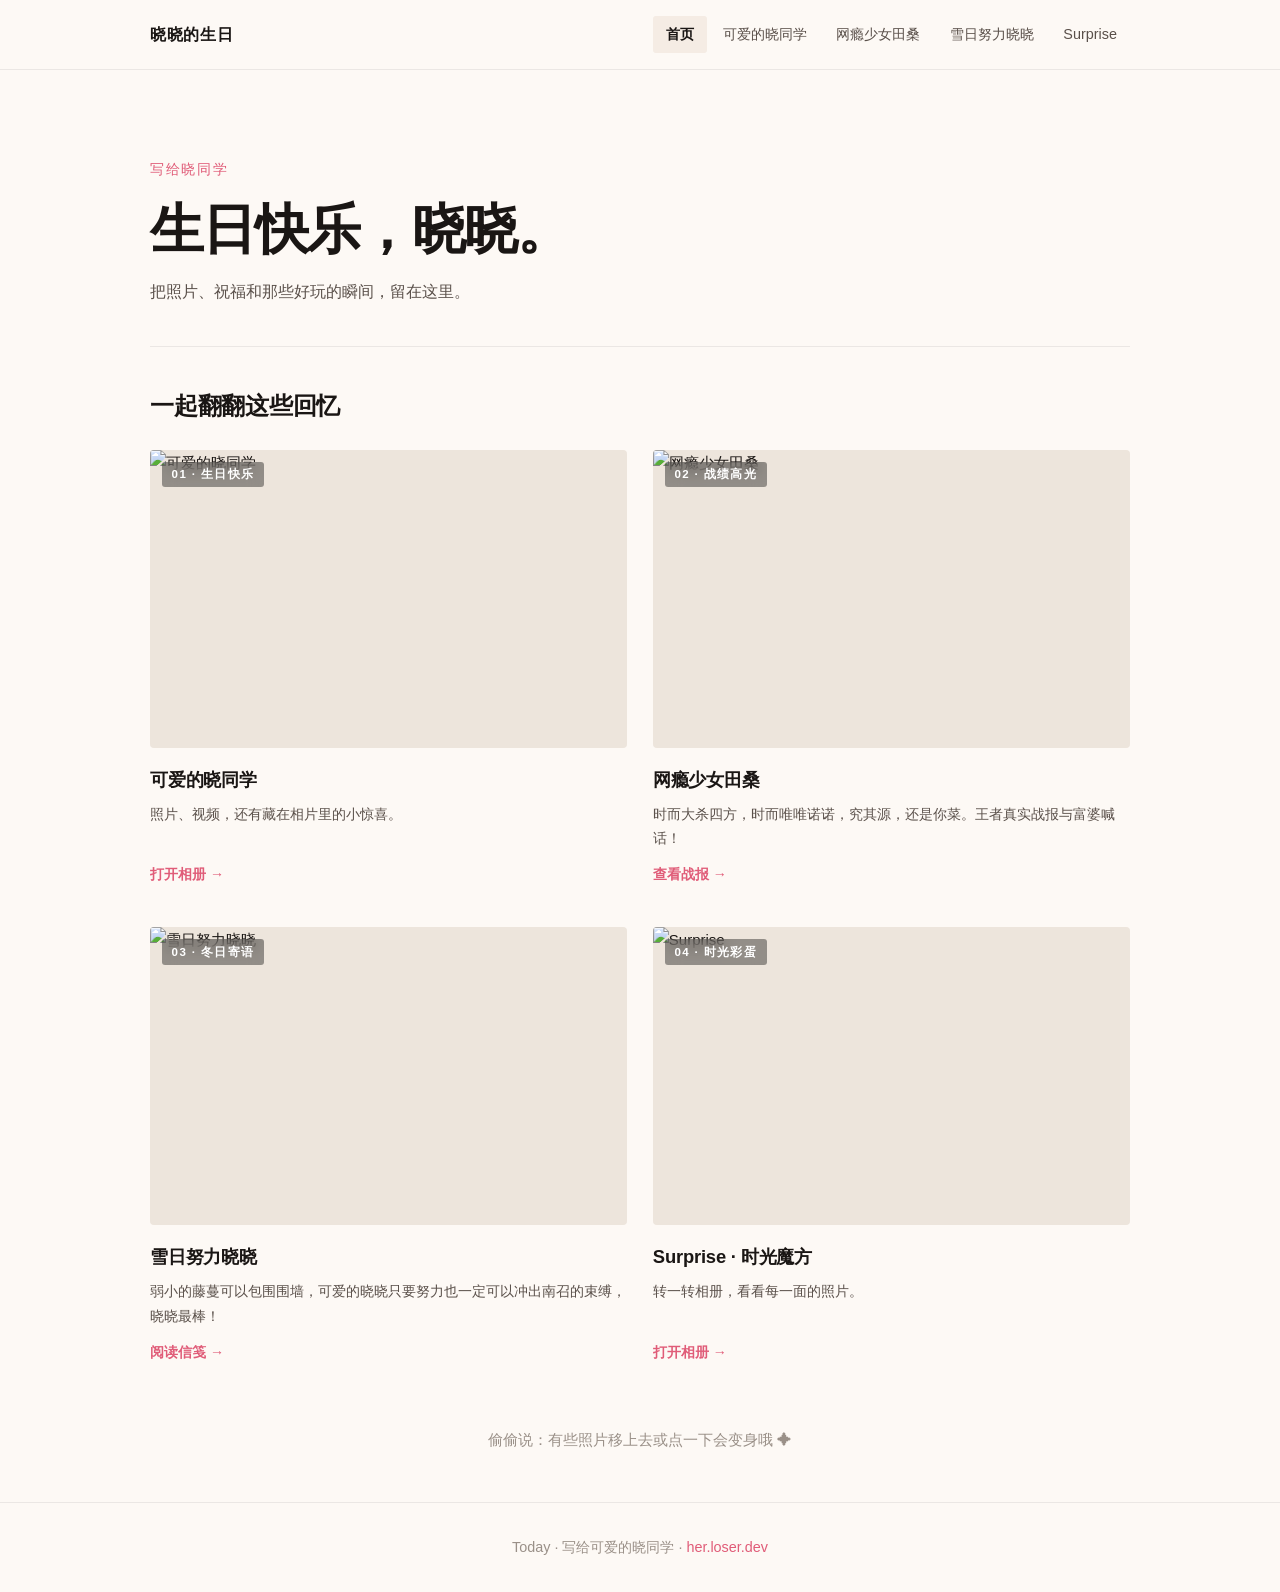
==== commit dd77af98: "Refresh birthday site layout and styling Assisted-by: Cindy (https://cindy.app)" ====
--- a/index.html
+++ b/index.html
@@ -1,73 +1,100 @@
 <!DOCTYPE html>
 <html lang="zh-CN">
 <head>
-  <meta charset="utf-8" />
-  <meta name="viewport" content="width=device-width, initial-scale=1" />
-  <title>Today · 生日快乐</title>
-  <meta name="description" content="Today 是重要的一天 —— 写给可爱的晓同学" />
-  <link rel="preconnect" href="https://fonts.googleapis.com" />
-  <link rel="preconnect" href="https://fonts.gstatic.com" crossorigin />
-  <link href="https://fonts.googleapis.com/css2?family=Noto+Sans+SC:wght@300;400;500&family=Noto+Serif+SC:wght@400;500&family=ZCOOL+XiaoWei&display=swap" rel="stylesheet" />
-  <link rel="stylesheet" href="css/style.css" />
+  <meta charset="utf-8"/>
+  <meta name="viewport" content="width=device-width,initial-scale=1"/>
+  <title>Today · 是重要的一天</title>
+  <link rel="preconnect" href="https://fonts.googleapis.com"/>
+  <link rel="preconnect" href="https://fonts.gstatic.com" crossorigin/>
+  <link href="https://fonts.googleapis.com/css2?family=Noto+Sans+SC:wght@300;400;500&family=Noto+Serif+SC:wght@400;500&display=swap" rel="stylesheet"/>
+  <link rel="stylesheet" href="css/style.css"/>
+  <script src="js/app.js" defer></script>
   <script async defer data-website-id="64aaeea2-0abc-4821-a9e1-b5c1e2134538" src="https://umami-lyart-delta.vercel.app/umami.js"></script>
 </head>
 <body>
-  <div class="page">
-    <nav class="site-nav">
-      <div class="container">
-        <a class="nav-brand" href="index.html"><span>SRKL</span></a>
+  <div class="site-wrap">
+    <nav class="nav">
+      <div class="wrap nav-in">
+        <a class="nav-brand" href="index.html">晓晓的生日</a>
         <ul class="nav-links">
-          <li><a href="index.html" class="active">首页</a></li>
-          <li><a href="css/tdx.html">生日快乐</a></li>
-          <li><a href="css/wysn.html">网瘾少女</a></li>
-          <li><a href="css/nuli.html">加油晓晓</a></li>
+          <li><a href="index.html" class="on">首页</a></li>
+          <li><a href="css/tdx.html">可爱的晓同学</a></li>
+          <li><a href="css/wysn.html">网瘾少女田桑</a></li>
+          <li><a href="css/nuli.html">雪日努力晓晓</a></li>
           <li><a href="css/surprise.html">Surprise</a></li>
         </ul>
       </div>
     </nav>
 
-    <main class="hero">
-      <div class="hero-bday-row">
-        <span class="pill">🎂 生日快乐呀</span>
-        <span class="pill mint">2026.11.21 · 24 岁啦</span>
-      </div>
-      <h1 class="hero-title">To<em>day</em></h1>
-      <p class="hero-subtitle"><a href="#chapters">是重要的一天</a></p>
-      <p class="hero-msg">
-        又双叒叕长大一岁！元气要满满的，快乐要偷偷加量，晓同学冲鸭～
+    <main class="wrap">
+      <header class="home-intro">
+        <p class="home-kicker">写给晓同学</p>
+        <h1>生日快乐，晓晓。</h1>
+        <p>把照片、祝福和那些好玩的瞬间，留在这里。</p>
+      </header>
+      <section class="chapters">
+        <h2 class="chapters-title">一起翻翻这些回忆</h2>
+        <div class="chapters-grid">
+
+          <a class="ch-card" href="css/tdx.html">
+            <div class="ch-cover">
+              <span class="ch-num">01 · 生日快乐</span>
+              <img src="photo/E88B16CDED9B11453764B0D4E82505DB.jpg" alt="可爱的晓同学"/>
+            </div>
+            <div class="ch-body">
+              <h3 class="ch-title">可爱的晓同学</h3>
+              <p class="ch-desc">照片、视频，还有藏在相片里的小惊喜。</p>
+              <span class="ch-link">打开相册 →</span>
+            </div>
+          </a>
+
+          <a class="ch-card" href="css/wysn.html">
+            <div class="ch-cover">
+              <span class="ch-num">02 · 战绩高光</span>
+              <img src="photo/81156FB91D8F32AC876BC77448C8972E.jpg" alt="网瘾少女田桑"/>
+            </div>
+            <div class="ch-body">
+              <h3 class="ch-title">网瘾少女田桑</h3>
+              <p class="ch-desc">时而大杀四方，时而唯唯诺诺，究其源，还是你菜。王者真实战报与富婆喊话！</p>
+              <span class="ch-link">查看战报 →</span>
+            </div>
+          </a>
+
+          <a class="ch-card" href="css/nuli.html">
+            <div class="ch-cover">
+              <span class="ch-num">03 · 冬日寄语</span>
+              <img src="photo/A5FAA8CF4A021A17E31CF66CE161CDBF.jpg" alt="雪日努力晓晓"/>
+            </div>
+            <div class="ch-body">
+              <h3 class="ch-title">雪日努力晓晓</h3>
+              <p class="ch-desc">弱小的藤蔓可以包围围墙，可爱的晓晓只要努力也一定可以冲出南召的束缚，晓晓最棒！</p>
+              <span class="ch-link">阅读信笺 →</span>
+            </div>
+          </a>
+
+          <a class="ch-card" href="css/surprise.html">
+            <div class="ch-cover">
+              <span class="ch-num">04 · 时光彩蛋</span>
+              <img src="photo/0B6E5D590B0E5FF060E793C20749F2FF.jpg" alt="Surprise"/>
+            </div>
+            <div class="ch-body">
+              <h3 class="ch-title">Surprise · 时光魔方</h3>
+              <p class="ch-desc">转一转相册，看看每一面的照片。</p>
+              <span class="ch-link">打开相册 →</span>
+            </div>
+          </a>
+
+        </div>
+      </section>
+
+      <p class="center mb3" style="color:var(--ink3);font-size:.92rem">
+        偷偷说：有些照片移上去或点一下会变身哦 ✦
       </p>
-
-      <div class="feature-grid" id="chapters">
-        <a class="feature-card" href="css/tdx.html">
-          <span class="feature-num">01 · 生日</span>
-          <h3>可爱的晓同学</h3>
-          <p>照片、祝福，还有一点点小心思～</p>
-          <span class="arrow">戳这里 →</span>
-        </a>
-        <a class="feature-card" href="css/wysn.html">
-          <span class="feature-num">02 · 高光</span>
-          <h3>网瘾少女田桑</h3>
-          <p>大杀四方是你，掉分也是你，笑死。</p>
-          <span class="arrow">戳这里 →</span>
-        </a>
-        <a class="feature-card" href="css/nuli.html">
-          <span class="feature-num">03 · 打气</span>
-          <h3>雪日努力晓晓</h3>
-          <p>天气冷了也要努力发光（和干饭）！</p>
-          <span class="arrow">戳这里 →</span>
-        </a>
-        <a class="feature-card" href="css/surprise.html">
-          <span class="feature-num">04 · 彩蛋</span>
-          <h3>Surprise</h3>
-          <p>大图自动播，点一点也能跳～</p>
-          <span class="arrow">戳这里 →</span>
-        </a>
-      </div>
-
-      <p class="hint">偷偷说：有的照片鼠标放上去会变</p>
     </main>
 
-    <footer class="site-footer">Happy 24th · her.loser.dev</footer>
+    <footer class="footer">
+      Today · 写给可爱的晓同学 · <a href="https://her.loser.dev" target="_blank">her.loser.dev</a>
+    </footer>
   </div>
 </body>
-</html>
+</html>
--- a/css/style.css
+++ b/css/style.css
@@ -1,748 +1,362 @@
-/* ============================================
-   田东晓 · Daisy Soft
-   Floral header · Clean stack · No side-by-side text+image
-   ============================================ */
-
+/* TianDongXiao · 温柔浅色 · PingFang SC */
 :root {
-  --bg: #faf8f4;
-  --surface: #ffffff;
-  --ink: #2c2c2c;
-  --ink-2: #5a5a5a;
-  --muted: #9a9590;
-  --mint: #c8e6c9;
-  --mint-deep: #7cb342;
-  --mint-soft: #e8f5e9;
-  --pink: #f8bbd9;
-  --accent: #e57373;
-  --font-display: "ZCOOL XiaoWei", "Noto Serif SC", "KaiTi", serif;
-  --font-body: "Noto Sans SC", "PingFang SC", "Microsoft YaHei", sans-serif;
-  --ease: cubic-bezier(0.25, 0.8, 0.25, 1);
-  --max: 920px;
-  --r: 10px;
-}
-
-*,
-*::before,
-*::after {
-  box-sizing: border-box;
-  margin: 0;
-  padding: 0;
-}
-
-html {
-  scroll-behavior: smooth;
-  -webkit-text-size-adjust: 100%;
-}
-
-body {
-  font-family: var(--font-body);
-  color: var(--ink);
-  background: var(--bg);
-  min-height: 100vh;
-  line-height: 1.7;
-  font-size: 15px;
-  overflow-x: hidden;
-}
-
-.bg-scene {
-  display: none;
-}
-
-.orb {
-  display: none;
-}
-
-h1, h2, h3 {
-  font-family: var(--font-display);
-  font-weight: 400;
-  letter-spacing: 0.06em;
-}
-
-a {
-  color: var(--ink);
-  text-decoration: none;
-  transition: color 0.2s, background 0.2s;
-}
-
-a:hover {
-  color: var(--accent);
-}
-
-img, video {
-  max-width: 100%;
-  display: block;
-}
-
-.page {
-  min-height: 100vh;
-  display: flex;
-  flex-direction: column;
-}
-
-.container {
-  width: min(100% - 2rem, var(--max));
-  margin-inline: auto;
-}
-
-/* ========== Header：雏菊条 + 导航一体，无多余空隙 ========== */
-.site-nav {
-  position: sticky;
-  top: 0;
-  z-index: 100;
-  background: var(--surface);
-  /* 顶栏雏菊图案，紧贴导航，下面不再挂一条空白带 */
-  box-shadow: 0 1px 0 rgba(0, 0, 0, 0.06);
-}
-
-.site-nav::before {
-  content: "";
-  display: block;
-  height: 36px;
-  background-color: #d4edda;
-  background-image: url("data:image/svg+xml,%3Csvg xmlns='http://www.w3.org/2000/svg' width='48' height='36' viewBox='0 0 48 36'%3E%3Cg fill='none' stroke='%23ffffff' stroke-width='1.2'%3E%3Ccircle cx='12' cy='18' r='4'/%3E%3Ccircle cx='12' cy='18' r='1.5' fill='%23fff59d' stroke='%23fff59d'/%3E%3Ccircle cx='36' cy='18' r='4'/%3E%3Ccircle cx='36' cy='18' r='1.5' fill='%23fff59d' stroke='%23fff59d'/%3E%3C/g%3E%3Cpath d='M12 14c0-2 1.5-3.5 0-5M16 18c2 0 3.5-1.5 5 0M12 22c0 2 1.5 3.5 0 5M8 18c-2 0-3.5-1.5-5 0' stroke='%23ffffff' stroke-width='1.2' stroke-linecap='round'/%3E%3Cpath d='M36 14c0-2 1.5-3.5 0-5M40 18c2 0 3.5-1.5 5 0M36 22c0 2 1.5 3.5 0 5M32 18c-2 0-3.5-1.5-5 0' stroke='%23ffffff' stroke-width='1.2' stroke-linecap='round'/%3E%3C/svg%3E");
-  background-repeat: repeat-x;
-  background-position: center;
-  background-size: 48px 36px;
-}
-
-.site-nav .container {
-  display: flex;
-  align-items: center;
-  justify-content: flex-start;
-  flex-wrap: wrap;
-  gap: 0.35rem 0.5rem;
-  padding: 0.85rem 0;
-  min-height: auto;
-}
-
-/* 品牌藏进导航流，不占第二行怪空隙 */
-.nav-brand {
-  display: none;
-}
-
-.nav-links {
-  display: flex;
-  flex-wrap: wrap;
-  align-items: center;
-  list-style: none;
-  gap: 0.35rem;
-  width: 100%;
-}
-
-.nav-links li {
-  border: none;
-}
-
-.nav-links a {
-  display: block;
-  padding: 0.45rem 1rem;
-  font-size: 0.9rem;
-  font-family: var(--font-body);
-  letter-spacing: 0.04em;
-  color: var(--ink-2);
-  border-radius: 6px;
-  text-transform: none;
-}
-
-.nav-links a:hover {
-  color: var(--ink);
-  background: var(--mint-soft);
-}
-
-.nav-links a.active {
-  background: #1a1a1a;
-  color: #fff;
-  border-radius: 6px;
-}
-
-/* ========== Buttons ========== */
-.btn {
-  display: inline-flex;
-  align-items: center;
-  justify-content: center;
-  padding: 0.6rem 1.3rem;
-  font-size: 0.88rem;
-  font-family: var(--font-body);
-  letter-spacing: 0.04em;
-  border: none;
-  border-radius: 6px;
-  cursor: pointer;
-  transition: opacity 0.2s, transform 0.2s;
-  background: #eee;
-  color: var(--ink);
-}
-
-.btn:hover {
-  opacity: 0.88;
-  transform: translateY(-1px);
-  color: var(--ink);
-}
-
-.btn-primary {
-  background: #1a1a1a;
-  color: #fff;
-}
-
-.btn-primary:hover {
-  background: #333;
-  color: #fff;
-  box-shadow: none;
-  transform: translateY(-1px);
-}
-
-.btn-ghost {
-  background: transparent;
-  box-shadow: inset 0 0 0 1px #ddd;
-}
-
-.btn-ghost:hover {
-  background: #f5f5f5;
-  color: var(--ink);
-  box-shadow: inset 0 0 0 1px #ccc;
-}
-
-.actions {
-  display: flex;
-  flex-wrap: wrap;
-  gap: 0.6rem;
-  margin-top: 1.75rem;
-}
-
-/* ========== Hero ========== */
-.hero {
-  flex: 1;
-  display: flex;
-  flex-direction: column;
-  justify-content: center;
-  padding: 3rem 0 3.5rem;
-  width: min(100% - 2rem, var(--max));
-  margin-inline: auto;
-  text-align: center;
-}
-
-.hero-badge {
-  display: inline-block;
-  align-self: center;
-  padding: 0.3rem 0.9rem;
-  font-size: 0.75rem;
-  letter-spacing: 0.12em;
-  color: var(--mint-deep);
-  background: var(--mint-soft);
-  border-radius: 999px;
-  margin-bottom: 1.25rem;
-  animation: fadeUp 0.5s var(--ease) both;
-}
-
-.hero-badge::before {
-  display: none;
-}
-
-.hero-title {
-  font-size: clamp(3rem, 12vw, 5rem);
-  line-height: 1.05;
-  letter-spacing: 0.04em;
-  margin-bottom: 0.5rem;
-  border: none;
-  padding: 0;
-  text-transform: none;
-  animation: fadeUp 0.55s 0.05s var(--ease) both;
-}
-
-.hero-title em {
-  font-style: normal;
-  color: var(--accent);
-}
-
-.hero-subtitle {
-  font-family: var(--font-display);
-  font-size: clamp(1.2rem, 3vw, 1.55rem);
-  letter-spacing: 0.2em;
-  color: var(--ink-2);
-  margin-bottom: 1.25rem;
-  animation: fadeUp 0.55s 0.1s var(--ease) both;
-}
-
-.hero-subtitle a {
-  color: inherit;
-}
-
-.hero-subtitle a:hover {
-  color: var(--accent);
-}
-
-.hero-divider {
-  display: none;
-}
-
-.hero-msg {
-  max-width: 28rem;
-  margin: 0 auto 2.25rem;
-  padding: 0;
-  border: none;
-  background: transparent;
-  box-shadow: none;
-  font-size: 0.95rem;
-  color: var(--ink-2);
-  line-height: 1.85;
-  animation: fadeUp 0.55s 0.15s var(--ease) both;
-}
-
-.feature-grid {
-  display: grid;
-  grid-template-columns: 1fr 1fr;
-  gap: 0.85rem;
-  width: 100%;
-  text-align: left;
-  animation: fadeUp 0.6s 0.2s var(--ease) both;
-  border: none;
-  background: transparent;
-}
-
-.feature-card {
-  padding: 1.35rem 1.25rem;
-  min-height: 140px;
-  display: flex;
-  flex-direction: column;
-  gap: 0.35rem;
-  background: var(--surface);
-  color: var(--ink);
-  border-radius: var(--r);
-  box-shadow: 0 2px 12px rgba(0, 0, 0, 0.04);
-  transition: transform 0.25s var(--ease), box-shadow 0.25s;
-  border: none;
-}
-
-.feature-card:hover {
-  transform: translateY(-3px);
-  box-shadow: 0 8px 24px rgba(0, 0, 0, 0.08);
-  background: var(--surface);
-  color: var(--ink);
-}
-
-.feature-card:hover h3,
-.feature-card:hover p,
-.feature-card:hover .feature-num,
-.feature-card:hover .arrow {
-  color: inherit;
-}
-
-.feature-card:hover .arrow {
-  color: var(--accent);
-}
-
-.feature-num {
-  font-size: 0.72rem;
-  letter-spacing: 0.1em;
-  color: var(--muted);
-}
-
-.feature-icon {
-  display: none;
-}
-
-.feature-card h3 {
-  font-size: 1.15rem;
-  color: var(--ink);
-}
-
-.feature-card p {
-  font-size: 0.86rem;
-  color: var(--muted);
-  flex: 1;
-  line-height: 1.6;
-}
-
-.feature-card .arrow {
-  margin-top: 0.4rem;
-  font-size: 0.8rem;
-  color: var(--mint-deep);
-  letter-spacing: 0.04em;
-  text-transform: none;
-  font-family: var(--font-body);
-}
-
-.hint {
-  margin-top: 1.75rem;
-  font-size: 0.78rem;
-  color: var(--muted);
-  text-align: center;
-  animation: fadeUp 0.6s 0.28s var(--ease) both;
-}
-
-/* ========== Page header ========== */
-.page-header {
-  padding: 2rem 0 1rem;
-  border: none;
-  margin-bottom: 1.25rem;
-  text-align: center;
-}
-
-.page-header h1 {
-  font-size: clamp(1.7rem, 4vw, 2.2rem);
-  letter-spacing: 0.1em;
-  margin-bottom: 0.35rem;
-}
-
-.page-header h1::after {
-  content: "";
-  display: block;
-  width: 28px;
-  height: 3px;
-  background: var(--mint-deep);
-  margin: 0.75rem auto 0;
-  border-radius: 2px;
-}
-
-.page-header p {
-  font-size: 0.82rem;
-  letter-spacing: 0.08em;
-  color: var(--muted);
-  text-transform: none;
-  font-family: var(--font-body);
-  margin-top: 0.65rem;
-}
-
-/* ========== Photos ========== */
-.photo {
-  width: 100%;
-  height: 100%;
-  object-fit: cover;
-  display: block;
-}
-
-.photo-swap {
-  position: relative;
-  overflow: hidden;
-  cursor: pointer;
-  width: 100%;
-  height: 100%;
-  display: block;
-}
-
-.photo-swap img {
-  width: 100%;
-  height: 100%;
-  object-fit: cover;
-  object-position: center;
-  display: block;
-  transition: opacity 0.35s ease;
-}
-
-.photo-swap img.swap-main {
-  position: relative;
-  z-index: 1;
-}
-
-.photo-swap img.swap-alt {
-  position: absolute;
-  inset: 0;
-  z-index: 2;
-  opacity: 0;
-}
-
-.photo-swap:hover img.swap-alt {
-  opacity: 1;
-}
-
-/* 生日页：单行人生计数 */
-.life-stats {
-  font-size: 0.9rem !important;
-  letter-spacing: 0.06em !important;
-  color: var(--ink-2) !important;
-  margin-top: 0.75rem !important;
-}
-
-/* 首页轻标签 */
-.hero-bday-row {
-  display: flex;
-  flex-wrap: wrap;
-  align-items: center;
-  justify-content: center;
-  gap: 0.45rem;
-  margin-bottom: 1rem;
-  animation: fadeUp 0.5s var(--ease) both;
-}
-
-.hero-bday-row .pill {
-  display: inline-flex;
-  align-items: center;
-  gap: 0.3rem;
-  padding: 0.3rem 0.75rem;
-  font-size: 0.75rem;
-  letter-spacing: 0.06em;
-  border-radius: 999px;
-  background: #fff5f7;
-  color: var(--accent);
-}
-
-.hero-bday-row .pill.mint {
-  background: var(--mint-soft);
-  color: var(--mint-deep);
-}
-
-/* 生日图：圆角、等分，小间距；保证图片真正铺满 */
-.pics-2 {
-  display: grid;
-  grid-template-columns: 1fr 1fr;
-  gap: 0.65rem;
-  margin-bottom: 0.5rem;
-  border: none;
-  background: transparent;
-}
-
-.pics-2 > * {
-  aspect-ratio: 4 / 3;
-  overflow: hidden;
-  border-radius: var(--r);
-  background: #f0eeea;
-  position: relative;
-  min-height: 160px;
-}
-
-.pics-2 img {
-  width: 100%;
-  height: 100%;
-  object-fit: cover;
-  display: block;
-}
-
-.pics-3 {
-  display: grid;
-  grid-template-columns: 1fr 1fr 1fr;
-  gap: 0.65rem;
-  margin: 1.25rem 0 0.5rem;
-  border: none;
-  background: transparent;
-}
-
-.pics-3 > * {
-  aspect-ratio: 1;
-  overflow: hidden;
-  border-radius: var(--r);
-  background: #f0eeea;
-  min-height: 120px;
-  position: relative;
-}
-
-.pics-3 img,
-.pics-3 video {
-  width: 100%;
-  height: 100%;
-  object-fit: cover;
-  display: block;
-  vertical-align: middle;
-}
-
-.hint-line {
-  text-align: center;
-  font-size: 0.78rem;
-  color: var(--muted);
-  margin: 0.75rem 0 0.5rem;
-}
-
-/* ========== 网瘾少女：全部上下堆叠，不并排 ========== */
-.game-intro {
-  text-align: center;
-  margin-bottom: 1.75rem;
-}
-
-.game-intro .avatar {
-  width: 112px;
-  height: 112px;
-  margin: 0 auto 1rem;
-  border-radius: 50%;
-  overflow: hidden;
-  box-shadow: 0 4px 16px rgba(0, 0, 0, 0.08);
-}
-
-.game-intro .avatar img {
-  width: 100%;
-  height: 100%;
-  object-fit: cover;
-}
-
-.game-intro .quote {
-  max-width: 28rem;
-  margin: 0 auto;
-}
-
-.game-intro .quote p {
-  font-family: var(--font-display);
-  font-size: clamp(1.05rem, 2.4vw, 1.3rem);
-  line-height: 1.75;
-  color: var(--ink-2);
-  letter-spacing: 0.04em;
-}
-
-.game-intro .quote .highlight {
-  color: var(--accent);
-}
-
-/* 截图：纯图片网格，文字不夹在图中间 */
-.shots {
-  display: grid;
-  grid-template-columns: 1fr 1fr;
-  gap: 0.65rem;
-  margin-bottom: 0.65rem;
-  border: none;
-  background: transparent;
-}
-
-.shots figure {
-  margin: 0;
-  aspect-ratio: 16 / 10;
-  overflow: hidden;
-  border-radius: var(--r);
-  background: #f0eeea;
-  display: flex;
-  align-items: center;
-  justify-content: center;
-}
-
-.shots figure img {
-  width: 100%;
-  height: 100%;
-  object-fit: contain;
-}
-
-/* 最后一张图单独全宽，吐槽在图下方 */
-.game-finale.banter,
-.banter {
-  margin: 1.25rem 0 0.5rem;
-  text-align: center;
-  font-family: var(--font-display);
-  font-size: clamp(1.15rem, 2.5vw, 1.45rem);
-  letter-spacing: 0.08em;
-  color: var(--ink);
-  line-height: 1.6;
-  padding: 0;
-  background: transparent;
-  border: none;
-}
-
-/* 兼容旧 class 名，避免残留 */
-.game-top,
-.game-end {
-  display: none;
-}
-
-/* ========== 文摘 ========== */
-.nuli-bg {
-  position: fixed;
-  inset: 0;
-  z-index: -2;
-  background:
-    linear-gradient(180deg, rgba(250, 248, 244, 0.92), rgba(250, 248, 244, 0.95)),
-    url("../photo/1604749734701.jpg") center / cover no-repeat fixed;
-}
-
-.note-stack {
-  max-width: 560px;
-  margin: 0 auto 1.5rem;
-}
-
-.note-card {
-  margin-bottom: 1.5rem;
-  padding: 1.5rem 1.35rem;
-  background: var(--surface);
-  border-radius: var(--r);
-  box-shadow: 0 2px 12px rgba(0, 0, 0, 0.04);
-  border: none;
-}
-
-.note-card .tag {
-  display: block;
-  font-size: 0.72rem;
-  letter-spacing: 0.1em;
-  color: var(--muted);
-  margin-bottom: 0.75rem;
-}
-
-.note-card .excerpt {
-  font-size: 0.98rem;
-  color: var(--ink-2);
-  text-indent: 2em;
-  line-height: 1.95;
-  margin-bottom: 0.75rem;
-}
-
-.note-card .source {
-  text-align: right;
-  font-size: 0.8rem;
-  color: var(--muted);
-}
-
-.note-card.emphasis {
-  background: linear-gradient(145deg, var(--mint-soft), #fff5f7);
-  text-align: center;
-  border-top: none;
-  padding-top: 1.5rem;
-}
-
-.note-card.emphasis p {
-  font-family: var(--font-display);
-  font-size: clamp(1.05rem, 2.2vw, 1.2rem);
-  line-height: 1.9;
-  letter-spacing: 0.05em;
-  color: var(--ink);
-  text-align: center;
-}
-
-/* ========== Footer ========== */
-.site-footer {
-  width: min(100% - 2rem, var(--max));
-  margin-inline: auto;
-  padding: 1.5rem 0 2rem;
-  border: none;
-  text-align: center;
-  font-size: 0.75rem;
-  letter-spacing: 0.08em;
-  color: var(--muted);
-  text-transform: none;
-  font-family: var(--font-body);
-}
-
-.site-footer::before {
-  display: none;
-}
-
-@keyframes fadeUp {
-  from { opacity: 0; transform: translateY(10px); }
-  to   { opacity: 1; transform: translateY(0); }
-}
-
-.fade-in { animation: fadeUp 0.45s var(--ease) both; }
-.delay-1 { animation-delay: 0.05s; }
-.delay-2 { animation-delay: 0.1s; }
-.delay-3 { animation-delay: 0.15s; }
-
-@media (max-width: 720px) {
-  .pics-3 {
-    grid-template-columns: 1fr;
-  }
-
-  .pics-3 > * {
-    aspect-ratio: 16 / 10;
-  }
-}
-
-@media (max-width: 520px) {
-  .feature-grid,
-  .pics-2,
-  .shots {
-    grid-template-columns: 1fr;
-  }
-
-  .nav-links a {
-    padding: 0.4rem 0.75rem;
-    font-size: 0.82rem;
-  }
-}
-
-@media (prefers-reduced-motion: reduce) {
-  *, *::before, *::after {
-    animation-duration: 0.01ms !important;
-    animation-iteration-count: 1 !important;
-    transition-duration: 0.01ms !important;
-  }
-}
+  --bg:       #fdf9f5;
+  --surface:  #ffffff;
+  --border:   rgba(0,0,0,0.07);
+  --ink:      #1a1614;
+  --ink2:     #5a504a;
+  --ink3:     #9a9088;
+  --rose:     #e05c78;
+  --rose-bg:  rgba(224,92,120,0.08);
+  --warm:     #f5ece4;
+  --radius:   5px;
+  --shadow:   0 2px 16px rgba(0,0,0,0.06);
+  --shadow-h: 0 8px 32px rgba(0,0,0,0.12);
+  --ff: -apple-system,BlinkMacSystemFont,"PingFang SC","Helvetica Neue","Hiragino Sans GB","Microsoft YaHei",sans-serif;
+  --max: 980px;
+}
+*,*::before,*::after{box-sizing:border-box;margin:0;padding:0}
+html{scroll-behavior:smooth;-webkit-text-size-adjust:100%}
+body{
+  font-family:var(--ff);color:var(--ink);background:var(--bg);
+  min-height:100vh;line-height:1.75;font-size:15px;overflow-x:hidden;
+  -webkit-font-smoothing:antialiased;
+}
+a{color:inherit;text-decoration:none;transition:.2s}
+img,video{max-width:100%;height:auto;display:block}
+button{font-family:inherit;cursor:pointer;border:none;background:none}
+.wrap{width:min(100% - 2.5rem,var(--max));margin-inline:auto}
+.site-wrap{min-height:100vh;display:flex;flex-direction:column}
+
+/* ── 导航 ── */
+.nav{
+  position:sticky;top:0;z-index:999;
+  background:rgba(253,249,245,.9);backdrop-filter:blur(16px);-webkit-backdrop-filter:blur(16px);
+  border-bottom:1px solid var(--border);
+}
+.nav-in{
+  display:flex;align-items:center;justify-content:space-between;
+  flex-wrap:wrap;gap:.6rem 1.2rem;padding:.8rem 0;
+}
+.nav-brand{font-size:1.1rem;font-weight:700;letter-spacing:.06em;color:var(--ink)}
+.nav-brand em{font-style:normal;color:var(--rose);margin-left:.35rem;font-size:.7rem;font-weight:600;letter-spacing:.12em;vertical-align:middle;border:1.5px solid var(--rose);padding:.1rem .45rem;border-radius:999px}
+.nav-links{display:flex;list-style:none;gap:.2rem;flex-wrap:wrap}
+.nav-links a{
+  display:inline-block;padding:.38rem .82rem;font-size:.9rem;color:var(--ink2);
+  border-radius:999px;transition:.18s;
+}
+.nav-links a:hover{background:var(--warm);color:var(--ink)}
+.nav-links a.on{background:var(--ink);color:#fff;font-weight:600}
+
+/* ── 首页 Hero — 大图全宽带渐变遮罩 ── */
+.hero{position:relative;height:min(68vh,560px);overflow:hidden;background:#ede5dc}
+.hero-img{width:100%;height:100%;object-fit:cover;object-position:center top;display:block}
+.hero-mask{
+  position:absolute;inset:0;
+  background:linear-gradient(to bottom,rgba(0,0,0,0) 30%,rgba(0,0,0,0.52) 100%);
+}
+.hero-text{
+  position:absolute;bottom:0;left:0;right:0;
+  padding:2.5rem min(5vw,3rem);
+  color:#fff;
+}
+.hero-text h1{
+  font-size:clamp(2.2rem,7vw,3.8rem);font-weight:700;letter-spacing:-.02em;
+  line-height:1.08;margin-bottom:.55rem;
+  text-shadow:0 2px 16px rgba(0,0,0,.35);
+}
+.hero-text h1 em{font-style:normal;color:#ffd6df}
+.hero-text p{font-size:clamp(1rem,2.5vw,1.25rem);opacity:.88;text-shadow:0 1px 8px rgba(0,0,0,.3)}
+
+/* ── 首页 — 章节卡片横向滚动感网格 ── */
+.chapters{padding:2.8rem 0 3.5rem}
+.chapters-title{font-size:1.5rem;font-weight:700;margin-bottom:1.4rem;letter-spacing:-.01em}
+.chapters-grid{
+  display:grid;
+  grid-template-columns:repeat(2,1fr);
+  gap:1.4rem;
+}
+.ch-card{
+  background:var(--surface);border-radius:var(--radius);overflow:hidden;
+  border:1px solid var(--border);box-shadow:var(--shadow);
+  display:flex;flex-direction:column;
+  transition:transform .25s,box-shadow .25s;
+}
+.ch-card:hover{transform:translateY(-4px);box-shadow:var(--shadow-h)}
+.ch-cover{
+  position:relative;aspect-ratio:16/10;overflow:hidden;background:#ede5dc;
+}
+.ch-cover img{width:100%;height:100%;object-fit:cover;transition:transform .5s}
+.ch-card:hover .ch-cover img{transform:scale(1.04)}
+.ch-num{
+  position:absolute;top:12px;left:12px;
+  font-size:.72rem;font-weight:700;letter-spacing:.12em;text-transform:uppercase;
+  color:#fff;background:rgba(0,0,0,.38);backdrop-filter:blur(8px);
+  padding:.18rem .6rem;border-radius:999px;
+}
+.ch-body{padding:1.2rem 1.3rem 1.4rem;flex:1;display:flex;flex-direction:column}
+.ch-title{font-size:1.15rem;font-weight:700;margin-bottom:.35rem;letter-spacing:-.01em}
+.ch-desc{font-size:.9rem;color:var(--ink2);line-height:1.72;flex:1;margin-bottom:1rem}
+.ch-link{
+  display:inline-flex;align-items:center;gap:.3rem;
+  font-size:.88rem;font-weight:600;color:var(--rose);
+  transition:gap .18s;align-self:flex-start;
+}
+.ch-card:hover .ch-link{gap:.55rem}
+
+/* ── 页面通用头部 ── */
+.page-hero{
+  padding:3rem 0 2.4rem;text-align:center;
+}
+.page-hero .pill{
+  display:inline-flex;align-items:center;gap:.4rem;
+  font-size:.76rem;font-weight:600;letter-spacing:.14em;text-transform:uppercase;
+  color:var(--rose);border:1.5px solid var(--rose);padding:.28rem .9rem;border-radius:999px;
+  margin-bottom:1.1rem;
+}
+.page-hero h1{font-size:clamp(2rem,5.5vw,3rem);font-weight:700;letter-spacing:-.025em;margin-bottom:.55rem}
+.page-hero p{font-size:1.05rem;color:var(--ink2);max-width:520px;margin:0 auto}
+
+/* ── 分区标题 ── */
+.sec-title{font-size:1.3rem;font-weight:700;letter-spacing:-.01em;margin-bottom:.35rem}
+.sec-sub{font-size:.9rem;color:var(--ink3);margin-bottom:1.8rem}
+
+/* ── 通用卡片 ── */
+.card{
+  background:var(--surface);border-radius:var(--radius);
+  border:1px solid var(--border);box-shadow:var(--shadow);overflow:hidden;
+  transition:transform .25s,box-shadow .25s;
+}
+.card:hover{transform:translateY(-3px);box-shadow:var(--shadow-h)}
+.card-img{overflow:hidden;background:#ede5dc}
+.card-img img{width:100%;height:100%;object-fit:cover;transition:transform .5s;display:block}
+.card:hover .card-img img{transform:scale(1.04)}
+.card-body{padding:1rem 1.1rem 1.2rem}
+.card-caption{font-size:.93rem;color:var(--ink2);text-align:center}
+
+/* ── 生日页 — 时光里程碑 ── */
+.milestone{
+  background:var(--surface);border-radius:var(--radius);
+  border:1px solid var(--border);box-shadow:var(--shadow);
+  padding:1.8rem 2rem;text-align:center;max-width:620px;margin:0 auto 3rem;
+  position:relative;
+}
+.milestone::before{
+  content:"";position:absolute;top:0;left:30%;right:30%;
+  height:3px;border-radius:0 0 3px 3px;background:var(--rose);
+}
+.milestone .label{font-size:.8rem;font-weight:600;letter-spacing:.16em;text-transform:uppercase;color:var(--ink3);margin-bottom:.5rem}
+.milestone .count{font-size:clamp(1.6rem,4vw,2.3rem);font-weight:700;color:var(--ink);margin-bottom:.35rem;letter-spacing:-.02em}
+.milestone .count span{color:var(--rose);font-size:1.2em}
+.milestone .wish{font-size:.96rem;color:var(--ink2)}
+
+/* ── 生日页 — 双联变身照片 ── */
+.diptych-grid{display:grid;grid-template-columns:repeat(2,1fr);gap:1.6rem;margin-bottom:3rem}
+.diptych{
+  background:var(--surface);border-radius:var(--radius);
+  border:1px solid var(--border);box-shadow:var(--shadow);
+  overflow:hidden;cursor:pointer;user-select:none;
+  transition:transform .25s,box-shadow .25s;
+}
+.diptych:hover{transform:translateY(-4px);box-shadow:var(--shadow-h)}
+.diptych-viewport{position:relative;aspect-ratio:4/3;overflow:hidden;background:#ede5dc}
+.diptych-viewport img{position:absolute;inset:0;width:100%;height:100%;object-fit:cover;transition:opacity .45s,transform .55s}
+.diptych-viewport .alt{opacity:0;transform:scale(1.04)}
+.diptych.swapped .diptych-viewport .main{opacity:0;transform:scale(.97)}
+.diptych.swapped .diptych-viewport .alt{opacity:1;transform:scale(1)}
+@media (hover:hover){.diptych:not(.swapped):hover .main{opacity:0;transform:scale(.97)} .diptych:not(.swapped):hover .alt{opacity:1;transform:scale(1)}}
+.diptych-foot{
+  display:flex;align-items:center;justify-content:space-between;
+  padding:.75rem 1rem;border-top:1px solid var(--border);
+}
+.diptych-foot .name{font-size:.93rem;font-weight:600}
+.diptych-foot .hint{font-size:.78rem;color:var(--rose)}
+
+/* ── 生日页 — 三联影院 ── */
+.triptych{display:grid;grid-template-columns:1fr 1.5fr 1fr;gap:1.4rem;align-items:center;margin-bottom:3.5rem}
+.photo-frame{
+  background:var(--surface);border-radius:var(--radius);border:1px solid var(--border);
+  box-shadow:var(--shadow);overflow:hidden;cursor:pointer;
+  transition:transform .25s,box-shadow .25s;
+}
+.photo-frame:hover{transform:translateY(-4px);box-shadow:var(--shadow-h)}
+.photo-frame .pf-img{overflow:hidden;background:#ede5dc}
+.photo-frame .pf-img img{width:100%;height:100%;object-fit:cover;display:block;transition:transform .5s}
+.photo-frame:hover .pf-img img{transform:scale(1.04)}
+.photo-frame .pf-cap{padding:.7rem .9rem;font-size:.88rem;color:var(--ink2);text-align:center}
+.video-frame{
+  background:#111;border-radius:var(--radius);overflow:hidden;
+  box-shadow:0 12px 36px rgba(0,0,0,.18);
+}
+.video-frame video{width:100%;display:block}
+
+/* ── 通用画廊网格 ── */
+.gallery-3{display:grid;grid-template-columns:repeat(3,1fr);gap:1.4rem;margin-bottom:3.5rem}
+.gallery-2{display:grid;grid-template-columns:repeat(2,1fr);gap:1.4rem;margin-bottom:3.5rem}
+.gallery-auto{display:grid;grid-template-columns:repeat(auto-fit,minmax(220px,1fr));gap:1.4rem;margin-bottom:3.5rem}
+
+/* ── 网瘾少女 — 选手档案 ── */
+.gamer-card{
+  display:flex;align-items:center;gap:2rem;
+  background:var(--surface);border-radius:var(--radius);
+  border:1px solid var(--border);box-shadow:var(--shadow);
+  padding:2rem 2.2rem;max-width:700px;margin:0 auto 3rem;
+}
+.gamer-avatar{width:120px;height:120px;border-radius:50%;overflow:hidden;flex-shrink:0;cursor:pointer;border:3px solid var(--warm);transition:transform .25s}
+.gamer-avatar:hover{transform:scale(1.05)}
+.gamer-avatar img{width:100%;height:100%;object-fit:cover;display:block}
+.gamer-info h2{font-size:1.6rem;font-weight:700;letter-spacing:-.02em;margin-bottom:.4rem}
+.gamer-info .quote{font-size:1.1rem;color:var(--ink);margin-bottom:.45rem;line-height:1.65}
+.gamer-info .quote strong{color:var(--rose);border-bottom:2px solid var(--rose);padding-bottom:.5px}
+.gamer-info .meta{font-size:.88rem;color:var(--ink3)}
+
+/* ── 网瘾少女 — 富婆横幅 ── */
+.fupo{
+  background:var(--warm);border-radius:var(--radius);border:1px solid rgba(224,92,120,.2);
+  padding:2.2rem 2rem;text-align:center;max-width:760px;margin:0 auto 3.5rem;
+  box-shadow:var(--shadow);
+}
+.fupo .screenshot-wrap{max-width:580px;margin:0 auto 1.4rem;border-radius:8px;overflow:hidden;cursor:pointer;box-shadow:var(--shadow-h)}
+.fupo .screenshot-wrap img{width:100%;display:block}
+.fupo h3{font-size:clamp(1.5rem,4vw,2.1rem);font-weight:700;color:var(--rose);letter-spacing:-.02em;margin-bottom:.4rem}
+.fupo p{font-size:.96rem;color:var(--ink2)}
+
+/* ── 雪日 ── */
+.nuli-bg{position:fixed;inset:0;background:url('../photo/1604749734701.jpg') center/cover;filter:blur(3px) brightness(.85);transform:scale(1.04);z-index:-2}
+.nuli-veil{position:fixed;inset:0;background:rgba(253,249,245,.82);backdrop-filter:blur(10px);-webkit-backdrop-filter:blur(10px);z-index:-1}
+.snow-canvas{position:fixed;inset:0;pointer-events:none;z-index:50}
+.letter{
+  max-width:720px;margin:2rem auto 4rem;
+  background:rgba(255,255,255,.95);
+  border:1px solid rgba(255,255,255,.8);border-radius:20px;
+  padding:3rem 2.8rem;
+  box-shadow:0 16px 48px rgba(0,0,0,.1);
+  position:relative;
+}
+.letter::before{content:"";position:absolute;top:0;left:36%;right:36%;height:3px;background:var(--rose);border-radius:0 0 3px 3px}
+.letter .quote-block{font-size:1.1rem;color:var(--ink2);line-height:2;margin-bottom:1.8rem;padding-bottom:1.8rem;border-bottom:1px solid var(--border)}
+.letter .quote-block cite{display:block;text-align:right;font-size:.88rem;margin-top:.7rem;color:var(--ink3);font-style:normal}
+.letter .core{font-size:1.3rem;font-weight:600;color:var(--ink);line-height:2;margin-bottom:2rem}
+.letter .core mark{background:none;color:var(--rose);font-weight:700}
+.letter .sign{display:flex;justify-content:space-between;border-top:1px solid var(--border);padding-top:1.2rem;font-size:.9rem;color:var(--ink3)}
+
+/* ── Surprise 3D ── */
+.cube-controls{display:flex;justify-content:center;gap:.8rem;flex-wrap:wrap;margin-bottom:2.2rem}
+.cbtn{
+  display:inline-flex;align-items:center;gap:.35rem;padding:.5rem 1.15rem;
+  font-size:.9rem;font-weight:500;border-radius:999px;border:1.5px solid var(--border);
+  background:var(--surface);color:var(--ink2);box-shadow:var(--shadow);
+  transition:.2s;
+}
+.cbtn:hover{background:var(--warm);border-color:rgba(224,92,120,.3);color:var(--rose)}
+.cbtn.on{background:var(--rose);border-color:var(--rose);color:#fff}
+.cube-stage{width:100%;height:460px;perspective:1200px;display:flex;align-items:center;justify-content:center;cursor:grab;touch-action:none;user-select:none;margin-bottom:2.5rem}
+.cube-stage:active{cursor:grabbing}
+.cube-box{width:220px;height:220px;position:relative;transform-style:preserve-3d;transition:transform .1s}
+.cube-box.spin{animation:spin 24s linear infinite}
+@keyframes spin{0%{transform:rotateX(-18deg) rotateY(0)}50%{transform:rotateX(-30deg) rotateY(180deg)}100%{transform:rotateX(-18deg) rotateY(360deg)}}
+.face{position:absolute;width:220px;height:220px;overflow:hidden;border:5px solid #fff;border-radius:6px;box-shadow:0 8px 24px rgba(0,0,0,.12);background:#ede5dc;transition:transform .6s cubic-bezier(.34,1.35,.64,1)}
+.face img{width:100%;height:100%;object-fit:cover;display:block}
+.face.f-front{transform:rotateY(0deg) translateZ(110px)}
+.face.f-back{transform:rotateY(180deg) translateZ(110px)}
+.face.f-left{transform:rotateY(-90deg) translateZ(110px)}
+.face.f-right{transform:rotateY(90deg) translateZ(110px)}
+.face.f-top{transform:rotateX(90deg) translateZ(110px)}
+.face.f-bottom{transform:rotateX(-90deg) translateZ(110px)}
+.cube-stage:hover .face.f-front,.cube-stage.open .face.f-front{transform:rotateY(0deg) translateZ(260px)}
+.cube-stage:hover .face.f-back,.cube-stage.open .face.f-back{transform:rotateY(180deg) translateZ(260px)}
+.cube-stage:hover .face.f-left,.cube-stage.open .face.f-left{transform:rotateY(-90deg) translateZ(260px)}
+.cube-stage:hover .face.f-right,.cube-stage.open .face.f-right{transform:rotateY(90deg) translateZ(260px)}
+.cube-stage:hover .face.f-top,.cube-stage.open .face.f-top{transform:rotateX(90deg) translateZ(260px)}
+.cube-stage:hover .face.f-bottom,.cube-stage.open .face.f-bottom{transform:rotateX(-90deg) translateZ(260px)}
+.inner-face{position:absolute;width:140px;height:140px;top:40px;left:40px;overflow:hidden;border:4px solid #fff;border-radius:4px;box-shadow:0 2px 12px rgba(224,92,120,.2);background:#ede5dc;transition:all .5s;backface-visibility:visible}
+.inner-face img{width:100%;height:100%;object-fit:cover;display:block}
+.inner-front{transform:rotateY(0deg) translateZ(70px)}
+.inner-back{transform:rotateY(180deg) translateZ(70px)}
+.inner-left{transform:rotateY(-90deg) translateZ(70px)}
+.inner-right{transform:rotateY(90deg) translateZ(70px)}
+.inner-top{transform:rotateX(90deg) translateZ(70px)}
+.inner-bottom{transform:rotateX(-90deg) translateZ(70px)}
+.thumb-row{display:flex;flex-wrap:wrap;justify-content:center;gap:1.2rem;padding:1rem 0 2.5rem;border-top:1px solid var(--border);margin-top:1.5rem}
+.thumb{
+  width:120px;background:var(--surface);padding:7px 7px 20px;border-radius:4px;
+  border:1px solid var(--border);box-shadow:var(--shadow);cursor:pointer;
+  transition:.3s;
+}
+.thumb:hover{transform:translateY(-5px);box-shadow:var(--shadow-h)}
+.thumb img{width:100%;aspect-ratio:1;object-fit:cover;border-radius:2px;display:block}
+.thumb span{display:block;text-align:center;font-size:.8rem;color:var(--ink2);margin-top:5px}
+
+/* ── 灯箱 ── */
+.lb{position:fixed;inset:0;background:rgba(0,0,0,.88);backdrop-filter:blur(12px);z-index:9999;display:flex;align-items:center;justify-content:center;padding:2rem;opacity:0;visibility:hidden;transition:.28s}
+.lb.show{opacity:1;visibility:visible}
+.lb-box{max-width:92vw;max-height:90vh;position:relative;display:flex;flex-direction:column;align-items:center}
+.lb-img{max-width:100%;max-height:84vh;object-fit:contain;border-radius:4px;box-shadow:0 20px 60px rgba(0,0,0,.5)}
+.lb-cap{margin-top:12px;color:#fff;font-size:1rem;text-align:center}
+.lb-close{position:absolute;top:-44px;right:0;width:34px;height:34px;border-radius:50%;background:rgba(255,255,255,.18);color:#fff;font-size:1.3rem;display:flex;align-items:center;justify-content:center;cursor:pointer;transition:.2s}
+.lb-close:hover{background:rgba(255,255,255,.35)}
+
+/* ── 页脚 ── */
+.footer{margin-top:auto;border-top:1px solid var(--border);padding:2rem 0;text-align:center;font-size:.9rem;color:var(--ink3)}
+.footer a{color:var(--rose)}
+.footer a:hover{text-decoration:underline}
+
+/* ── 工具 ── */
+.mb2{margin-bottom:2rem}
+.mb3{margin-bottom:3rem}
+.center{text-align:center}
+
+/* ── 响应式 ── */
+@media(max-width:680px){
+  .chapters-grid,.diptych-grid,.gallery-3,.gallery-2{grid-template-columns:1fr;gap:1.1rem}
+  .triptych{grid-template-columns:1fr;gap:1.2rem}
+  .gamer-card{flex-direction:column;text-align:center;gap:1.2rem;padding:1.5rem}
+  .gamer-avatar{margin:0 auto}
+  .letter{padding:2rem 1.4rem}
+  .cube-stage{height:350px}
+  .face,.cube-box{width:170px;height:170px}
+  .face.f-front{transform:rotateY(0deg) translateZ(85px)}
+  .face.f-back{transform:rotateY(180deg) translateZ(85px)}
+  .face.f-left{transform:rotateY(-90deg) translateZ(85px)}
+  .face.f-right{transform:rotateY(90deg) translateZ(85px)}
+  .face.f-top{transform:rotateX(90deg) translateZ(85px)}
+  .face.f-bottom{transform:rotateX(-90deg) translateZ(85px)}
+  .cube-stage:hover .face.f-front,.cube-stage.open .face.f-front{transform:rotateY(0deg) translateZ(185px)}
+  .cube-stage:hover .face.f-back,.cube-stage.open .face.f-back{transform:rotateY(180deg) translateZ(185px)}
+  .cube-stage:hover .face.f-left,.cube-stage.open .face.f-left{transform:rotateY(-90deg) translateZ(185px)}
+  .cube-stage:hover .face.f-right,.cube-stage.open .face.f-right{transform:rotateY(90deg) translateZ(185px)}
+  .cube-stage:hover .face.f-top,.cube-stage.open .face.f-top{transform:rotateX(90deg) translateZ(185px)}
+  .cube-stage:hover .face.f-bottom,.cube-stage.open .face.f-bottom{transform:rotateX(-90deg) translateZ(185px)}
+  .inner-face{width:100px;height:100px;top:35px;left:35px}
+  .inner-front{transform:rotateY(0deg) translateZ(50px)}
+  .inner-back{transform:rotateY(180deg) translateZ(50px)}
+  .inner-left{transform:rotateY(-90deg) translateZ(50px)}
+  .inner-right{transform:rotateY(90deg) translateZ(50px)}
+  .inner-top{transform:rotateX(90deg) translateZ(50px)}
+  .inner-bottom{transform:rotateX(-90deg) translateZ(50px)}
+}
+
+.nav{position:relative;background:var(--bg);backdrop-filter:none;-webkit-backdrop-filter:none}
+.nav-in{padding:1rem 0}
+.nav-brand{font-size:1rem;letter-spacing:.04em}
+.nav-links a{border-radius:3px}
+.nav-links a.on{background:var(--warm);color:var(--ink)}
+.home-intro{padding:clamp(3rem,7vw,5.5rem) 0 2.5rem;border-bottom:1px solid var(--border)}
+.home-kicker{color:var(--rose);font-size:.85rem;letter-spacing:.12em;margin-bottom:.9rem}
+.home-intro h1{font-size:clamp(2rem,5vw,3.4rem);line-height:1.2;letter-spacing:-.03em;font-weight:600;margin-bottom:1rem}
+.home-intro > p:last-child{font-size:1rem;color:var(--ink2)}
+.chapters{padding:2.4rem 0 3.5rem}
+.chapters-grid{gap:2rem 1.6rem}
+.ch-card{border:0;border-radius:0;box-shadow:none;background:transparent}
+.ch-card:hover{transform:none;box-shadow:none}
+.ch-cover{border-radius:4px}
+.ch-num{border-radius:3px}
+.ch-body{padding:1rem 0 .5rem}
+.ch-title{font-weight:600}
+.ch-desc{margin-bottom:.7rem}
+.ch-card:hover .ch-cover img{transform:scale(1.025)}
+.page-hero .pill,.cbtn{border-radius:4px}
+.letter{border-radius:6px}
+a:focus-visible,button:focus-visible{outline:2px solid var(--rose);outline-offset:3px}
+@media(max-width:680px){.nav-in{gap:.5rem}.nav-links{gap:0}.nav-links a{padding:.35rem .55rem;font-size:.85rem}.home-intro{padding:2.75rem 0 2rem}.chapters-grid{gap:1.8rem}}
+@media(prefers-reduced-motion:reduce){html{scroll-behavior:auto}*,*::before,*::after{animation-duration:.01ms!important;animation-iteration-count:1!important;transition-duration:.01ms!important}}
